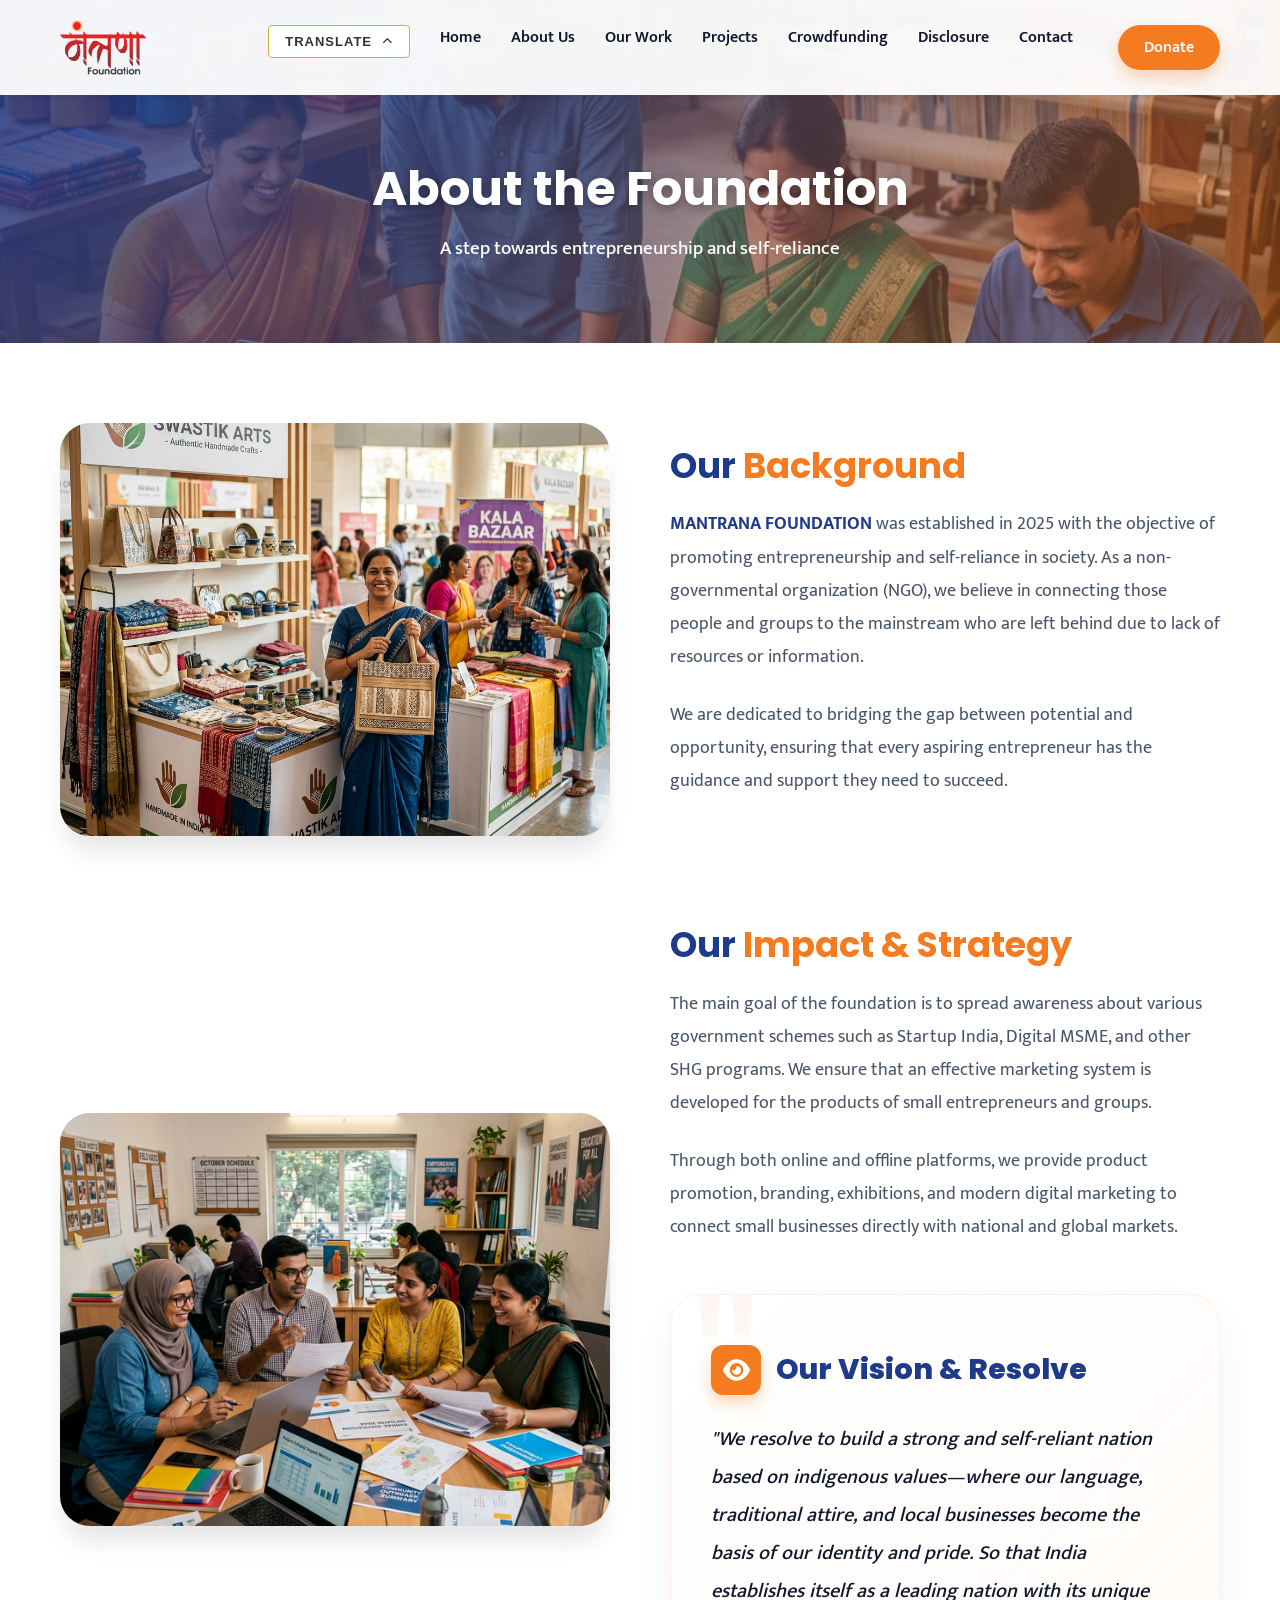
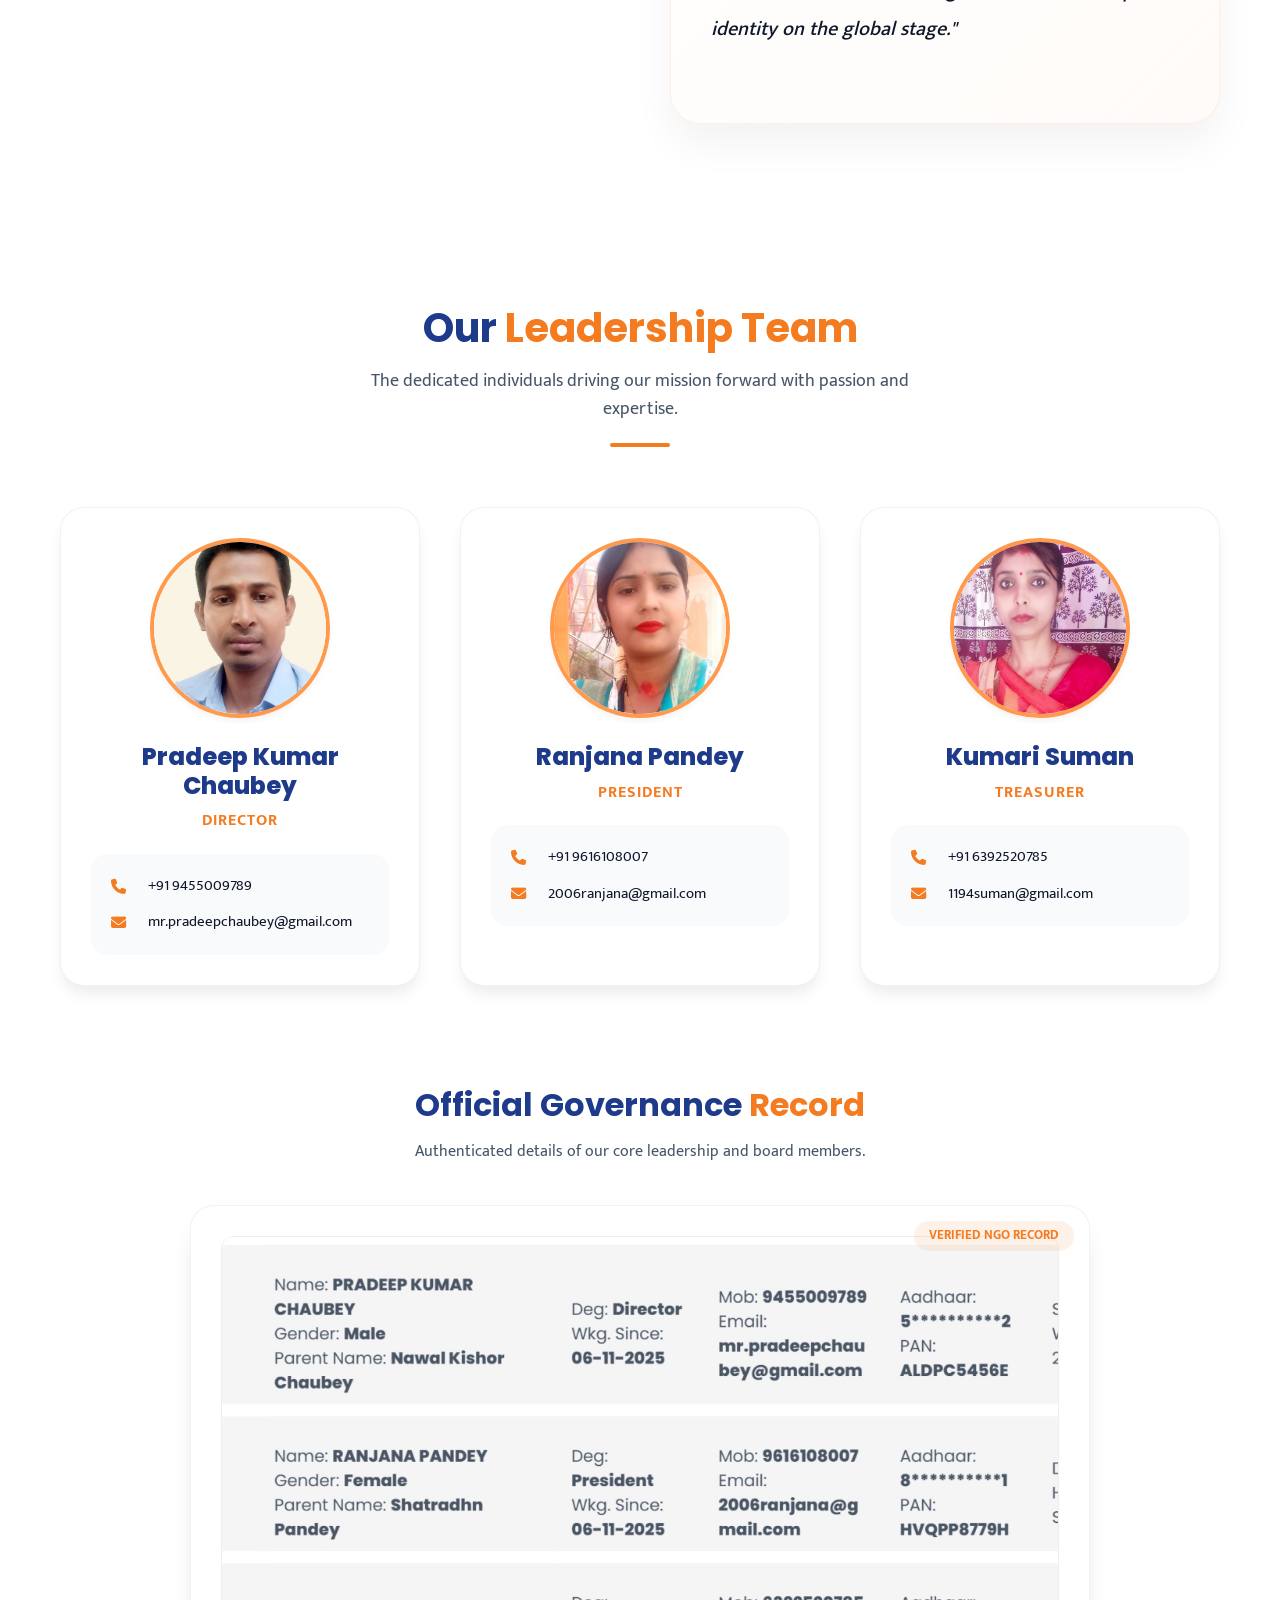
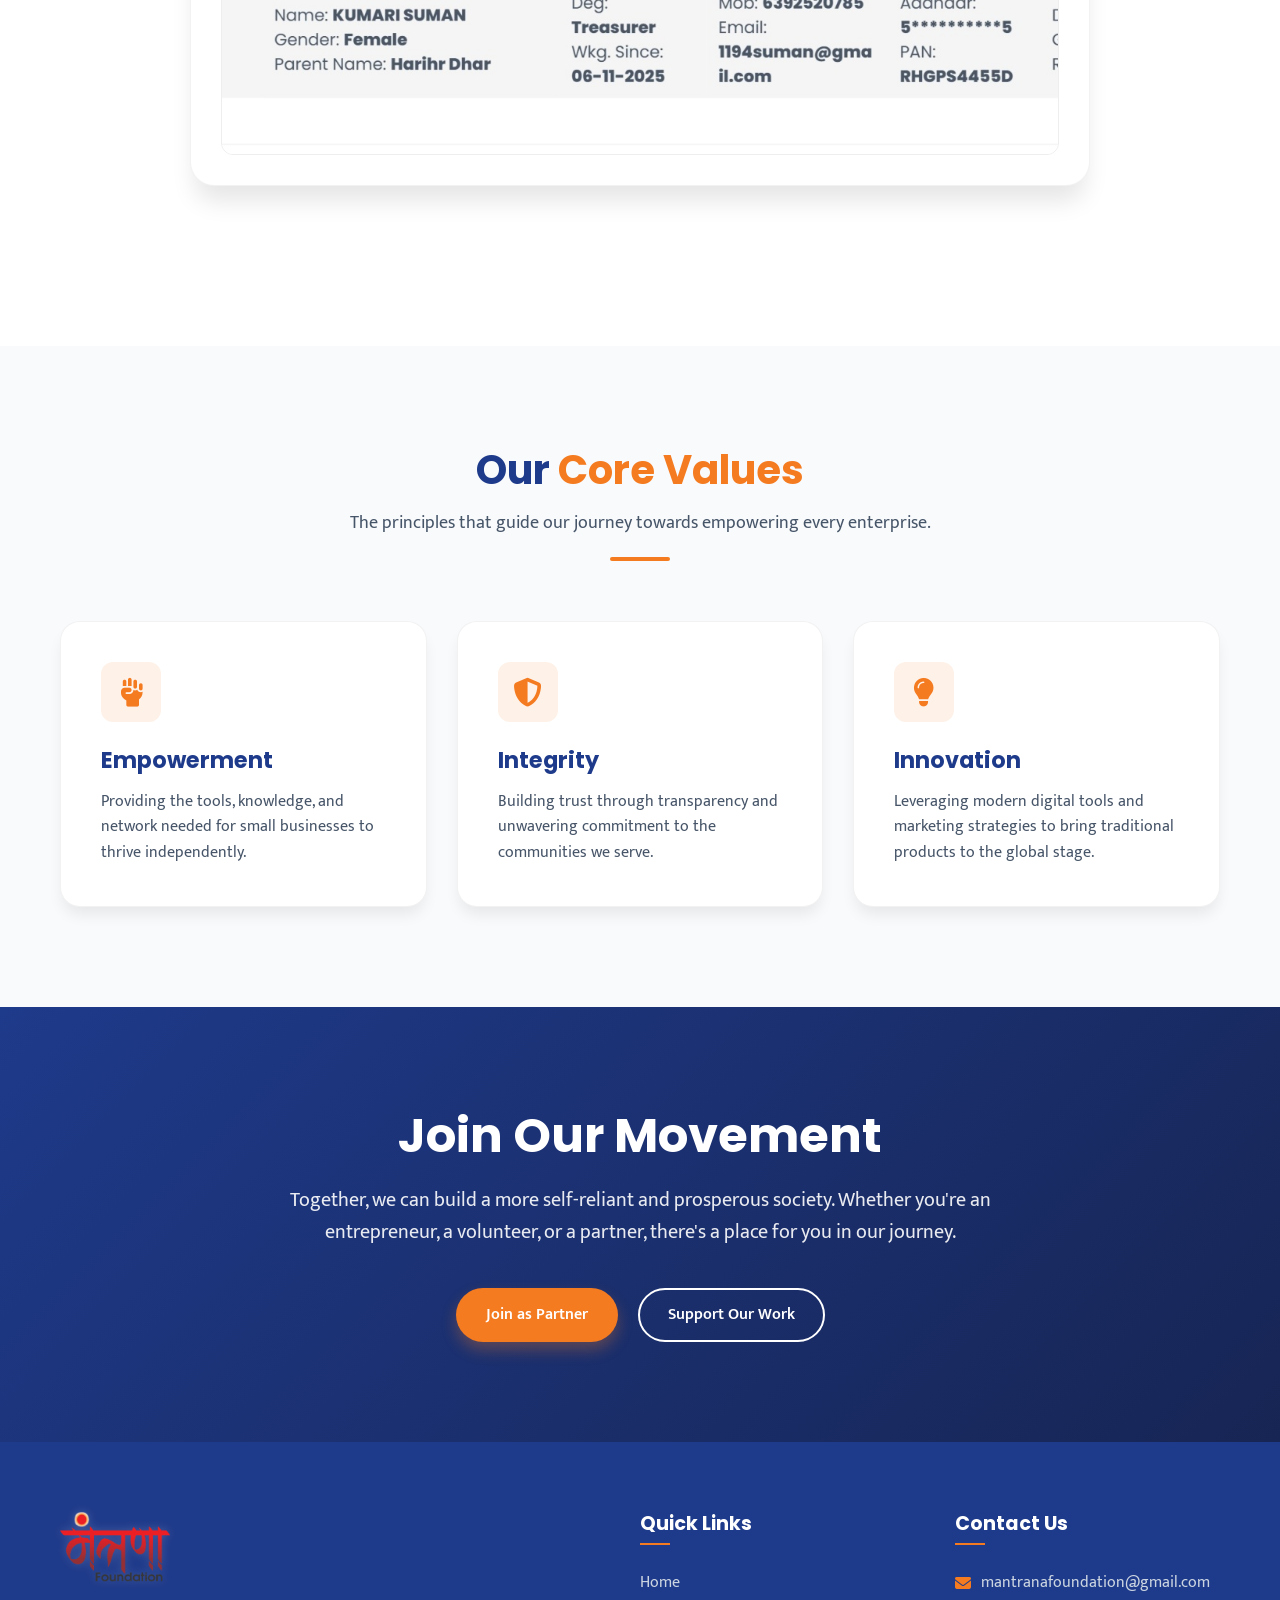
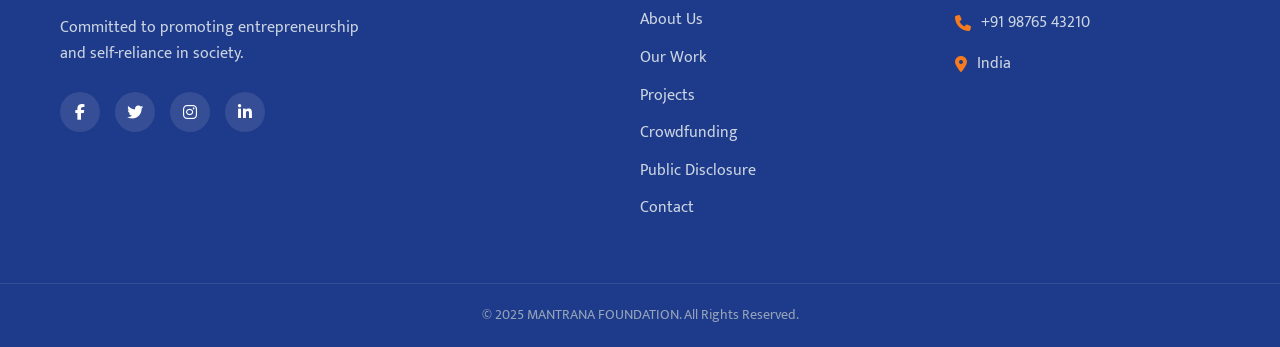
==== about.html @ 3f2767aa "update" ====
<!DOCTYPE html>
<html lang="en">

<head>
    <meta charset="UTF-8">
    <meta name="viewport" content="width=device-width, initial-scale=1.0">
    <title>About Us | MANTRANA FOUNDATION</title>
    <link
        href="https://fonts.googleapis.com/css2?family=Mukta:wght@300;400;500;600;700&family=Poppins:wght@400;500;600;700&display=swap"
        rel="stylesheet">
    <link rel="stylesheet" href="https://cdnjs.cloudflare.com/ajax/libs/font-awesome/6.4.0/css/all.min.css">
    <link rel="stylesheet" href="styles.css">
    <style>
        .page-header {
            padding: 160px 0 80px;
            background: linear-gradient(135deg, #1E3A8A, #3B82F6);
            color: white;
            text-align: center;
        }

        .page-header h1 {
            color: white;
            font-size: 3rem;
            margin-bottom: 15px;
        }

        .page-header p {
            font-size: 1.2rem;
            opacity: 0.9;
        }

        .about-section {
            padding: 80px 0;
        }

        .about-grid {
            display: grid;
            grid-template-columns: 1fr 1fr;
            gap: 60px;
            align-items: center;
        }

        .about-content {
            font-size: 1.15rem;
            color: var(--text-muted);
            line-height: 1.8;
        }

        .about-content p {
            margin-bottom: 25px;
        }

        .about-content strong {
            color: var(--secondary);
        }

        .about-image-container {
            width: 100%;
        }

        .about-real-image {
            width: 100%;
            height: auto;
            border-radius: 20px;
            box-shadow: var(--shadow-lg);
            object-fit: cover;
            aspect-ratio: 4/3;
        }

        @media (max-width: 992px) {
            .about-grid {
                grid-template-columns: 1fr;
            }

            .about-image-container {
                order: -1;
            }
        }

        .navbar {
            background: rgba(255, 255, 255, 0.95);
            box-shadow: var(--shadow-sm);
        }
    </style>
</head>

<body>
    <nav class="navbar scrolled">
        <div class="container nav-container">
            <a href="index.html" class="logo">
                <img src="assets/Mantarna_Foundation_4.jpg-removebg-preview.png" alt="MANTRANA FOUNDATION Logo"
                    class="logo-img">
            </a>
            <div class="nav-links">
                <div class="premium-translate" id="premiumTranslate">
                    <button class="translate-btn" id="translateBtn">
                        TRANSLATE <i class="fas fa-chevron-up"></i>
                    </button>
                    <div class="translate-dropdown" id="translateDropdown">
                        <div class="translate-header">
                            <h3>Select Language</h3>
                            <p>INSTANT PAGE TRANSLATION</p>
                        </div>
                        <div class="translate-list" id="languageList">
                            <div class="translate-item active" data-lang="en">
                                <span class="dot"></span> English
                            </div>
                            <div class="translate-item" data-lang="as">
                                <span class="dot"></span> Assamese
                            </div>
                            <div class="translate-item" data-lang="hi">
                                <span class="dot"></span> Awadhi
                            </div>
                            <div class="translate-item" data-lang="hi">
                                <span class="dot"></span> Bodo
                            </div>
                            <div class="translate-item" data-lang="bn">
                                <span class="dot"></span> Bengali
                            </div>
                            <div class="translate-item" data-lang="hi">
                                <span class="dot"></span> Bhojpuri
                            </div>
                            <div class="translate-item" data-lang="hi">
                                <span class="dot"></span> Hindi
                            </div>
                        </div>
                    </div>
                </div>
                <div id="google_translate_element"></div>
                <a href="index.html" class="nav-link">Home</a>
                <a href="about.html" class="nav-link active">About Us</a>
                <a href="services.html" class="nav-link">Our Work</a>
                <a href="projects.html" class="nav-link">Projects</a>
                <a href="crowdfund.html" class="nav-link">Crowdfunding</a>
                <a href="disclosure.html" class="nav-link">Disclosure</a>
                <a href="contact.html" class="nav-link">Contact</a>
                <a href="donate.html" class="btn btn-primary nav-donate-btn">Donate</a>
            </div>
            <button class="menu-btn" aria-label="Toggle menu"><i class="fas fa-bars"></i></button>
        </div>
    </nav>

    <header class="page-header"
        style="background: url('assets/about_hero.png') center/cover no-repeat; position: relative;">
        <div
            style="position: absolute; top: 0; left: 0; width: 100%; height: 100%; background: linear-gradient(135deg, rgba(30, 58, 138, 0.9), rgba(244, 123, 32, 0.4));">
        </div>
        <div class="container" style="position: relative; z-index: 2;">
            <h1 style="color: white; text-shadow: 0 4px 10px rgba(0,0,0,0.3);">About the Foundation</h1>
            <p style="color: white; opacity: 1; font-weight: 500;">A step towards entrepreneurship and self-reliance</p>
        </div>
    </header>

    <!-- Stats Section -->
    <section class="stats-section" style="display: none;">
        <div class="container stats-grid">
            <div class="stat-item">
                <h3>500+</h3>
                <p>Entrepreneurs Supported</p>
            </div>
            <div class="stat-item">
                <h3>20+</h3>
                <p>Govt Schemes Promoted</p>
            </div>
            <div class="stat-item">
                <h3>50+</h3>
                <p>SHG Groups Connected</p>
            </div>
            <div class="stat-item">
                <h3>15+</h3>
                <p>Exhibitions Organized</p>
            </div>
        </div>
    </section>

    <!-- Story section upgraded to Alternating Layout -->
    <section class="about-section">
        <div class="container" style="display: flex; flex-direction: column; gap: 80px;">
            
            <!-- Division 1 -->
            <div class="about-grid" style="align-items: center;">
                <div class="about-image-container">
                    <img src="assets/entrepreneurship_support.png" alt="Empowerment" class="about-real-image" style="width: 100%; border-radius: 30px; box-shadow: var(--shadow-lg);">
                </div>
                <div class="about-content">
                    <h2 style="color: var(--secondary); margin-bottom: 20px; font-size: 2.2rem;">Our <span class="text-primary">Background</span></h2>
                    <p><strong>MANTRANA FOUNDATION</strong> was established in 2025 with the objective of promoting entrepreneurship and self-reliance in society. As a non-governmental organization (NGO), we believe in connecting those people and groups to the mainstream who are left behind due to lack of resources or information.</p>
                    <p>We are dedicated to bridging the gap between potential and opportunity, ensuring that every aspiring entrepreneur has the guidance and support they need to succeed.</p>
                </div>
            </div>

            <!-- Division 2 -->
            <div class="about-grid" style="align-items: center;">
                <div class="about-content" style="order: 2;">
                    <h2 style="color: var(--secondary); margin-bottom: 20px; font-size: 2.2rem;">Our <span class="text-primary">Impact & Strategy</span></h2>
                    <p>The main goal of the foundation is to spread awareness about various government schemes such as Startup India, Digital MSME, and other SHG programs. We ensure that an effective marketing system is developed for the products of small entrepreneurs and groups.</p>
                    <p>Through both online and offline platforms, we provide product promotion, branding, exhibitions, and modern digital marketing to connect small businesses directly with national and global markets.</p>
                    
                    <div class="vision-card">
                        <div class="vision-header">
                            <div class="vision-icon-wrapper">
                                <i class="fas fa-eye"></i>
                            </div>
                            <h3 class="vision-title">Our Vision & Resolve</h3>
                        </div>
                        <p class="vision-text">
                            "We resolve to build a strong and self-reliant nation based on indigenous values—where our language, traditional attire, and local businesses become the basis of our identity and pride. So that India establishes itself as a leading nation with its unique identity on the global stage."
                        </p>
                    </div>
                </div>
                <div class="about-image-container" style="order: 1;">
                    <img src="about-image.png" alt="Team Work" class="about-real-image" style="width: 100%; border-radius: 30px; box-shadow: var(--shadow-lg);">
                </div>
            </div>

        </div>
    </section>

    <!-- Our Team Section -->
    <section class="team-section">
        <div class="container">
            <div class="section-header text-center">
                <h2 class="section-title">Our <span>Leadership Team</span></h2>
                <p class="section-subtitle">The dedicated individuals driving our mission forward with passion and expertise.</p>
                <div class="section-divider"></div>
            </div>

            <div class="team-grid">
                <!-- Member 1: Director -->
                <div class="team-card">
                    <div class="team-img-wrapper">
                        <img src="assets/pradeep.jpeg" alt="Pradeep Kumar Chaubey">
                    </div>
                    <h3 class="team-name">Pradeep Kumar Chaubey</h3>
                    <span class="team-role">Director</span>
                    <div class="team-info">
                        <div class="team-info-item">
                            <i class="fas fa-phone"></i>
                            <span>+91 9455009789</span>
                        </div>
                        <div class="team-info-item">
                            <i class="fas fa-envelope"></i>
                            <span>mr.pradeepchaubey@gmail.com</span>
                        </div>
                    </div>
                </div>

                <!-- Member 2: President -->
                <div class="team-card">
                    <div class="team-img-wrapper">
                        <img src="assets/ranjana.jpeg" alt="Ranjana Pandey">
                    </div>
                    <h3 class="team-name">Ranjana Pandey</h3>
                    <span class="team-role">President</span>
                    <div class="team-info">
                        <div class="team-info-item">
                            <i class="fas fa-phone"></i>
                            <span>+91 9616108007</span>
                        </div>
                        <div class="team-info-item">
                            <i class="fas fa-envelope"></i>
                            <span>2006ranjana@gmail.com</span>
                        </div>
                    </div>
                </div>

                <!-- Member 3: Treasurer -->
                <div class="team-card">
                    <div class="team-img-wrapper">
                        <img src="assets/suman.jpeg" alt="Kumari Suman">
                    </div>
                    <h3 class="team-name">Kumari Suman</h3>
                    <span class="team-role">Treasurer</span>
                    <div class="team-info">
                        <div class="team-info-item">
                            <i class="fas fa-phone"></i>
                            <span>+91 6392520785</span>
                        </div>
                        <div class="team-info-item">
                            <i class="fas fa-envelope"></i>
                            <span>1194suman@gmail.com</span>
                        </div>
                    </div>
                </div>
            </div>

            <div class="team-details-img-section section-header text-center" style="margin-top: 100px;">
                <h3 style="color: var(--secondary); margin-bottom: 15px; font-size: 2rem;">Official Governance <span class="text-primary">Record</span></h3>
                <p style="color: var(--text-muted); margin-bottom: 40px;">Authenticated details of our core leadership and board members.</p>
                
                <div class="official-doc-container" style="max-width: 900px; margin: 0 auto; background: var(--white); padding: 30px; border-radius: 24px; box-shadow: var(--shadow-lg); border: 1px solid rgba(0,0,0,0.05); position: relative;">
                    <div style="position: absolute; top: 15px; right: 15px; background: rgba(244, 123, 32, 0.1); color: var(--primary); padding: 5px 15px; border-radius: 50px; font-size: 0.8rem; font-weight: 700; text-transform: uppercase;">
                        Verified NGO Record
                    </div>
                    <img src="assets/details.jpeg" alt="Official Team Details" style="width: 100%; height: auto; border-radius: 12px; display: block; border: 1px solid #eee;">
                </div>
            </div>
        </div>
    </section>

    <!-- Core Values Section -->
    <section class="values-section bg-light">
        <div class="container">
            <div class="section-header text-center">
                <h2 class="section-title">Our <span>Core Values</span></h2>
                <p class="section-subtitle">The principles that guide our journey towards empowering every enterprise.
                </p>
                <div class="section-divider"></div>
            </div>
            <div class="values-grid">
                <div class="value-card">
                    <div class="value-icon"><i class="fas fa-hand-fist"></i></div>
                    <h3>Empowerment</h3>
                    <p>Providing the tools, knowledge, and network needed for small businesses to thrive independently.
                    </p>
                </div>
                <div class="value-card">
                    <div class="value-icon"><i class="fas fa-shield-halved"></i></div>
                    <h3>Integrity</h3>
                    <p>Building trust through transparency and unwavering commitment to the communities we serve.</p>
                </div>
                <div class="value-card">
                    <div class="value-icon"><i class="fas fa-lightbulb"></i></div>
                    <h3>Innovation</h3>
                    <p>Leveraging modern digital tools and marketing strategies to bring traditional products to the
                        global stage.</p>
                </div>
            </div>
        </div>
    </section>

    <!-- CTA Section -->
    <section class="cta-section">
        <div class="container cta-content">
            <h2 class="cta-title">Join Our Movement</h2>
            <p class="cta-text">Together, we can build a more self-reliant and prosperous society. Whether you're an
                entrepreneur, a volunteer, or a partner, there's a place for you in our journey.</p>
            <div class="cta-actions">
                <a href="contact.html" class="btn btn-primary">Join as Partner</a>
                <a href="donate.html" class="btn btn-outline" style="border-color: white; color: white;">Support Our
                    Work</a>
            </div>
        </div>
    </section>

    <!-- Footer -->
    <footer class="footer">
        <div class="container footer-container">
            <div class="footer-brand">
                <a href="index.html" class="logo footer-logo">
                    <img src="assets/Mantarna_Foundation_4.jpg-removebg-preview.png" alt="MANTRANA FOUNDATION Logo"
                        class="logo-img">
                </a>
                <p class="footer-desc">Committed to promoting entrepreneurship and self-reliance in society.</p>
                <div class="social-links">
                    <a href="#" class="social-link"><i class="fab fa-facebook-f"></i></a>
                    <a href="#" class="social-link"><i class="fab fa-twitter"></i></a>
                    <a href="#" class="social-link"><i class="fab fa-instagram"></i></a>
                    <a href="#" class="social-link"><i class="fab fa-linkedin-in"></i></a>
                </div>
            </div>
            <div class="footer-links">
                <h4 class="footer-title">Quick Links</h4>
                <ul>
                    <li><a href="index.html">Home</a></li>
                    <li><a href="about.html">About Us</a></li>
                    <li><a href="services.html">Our Work</a></li>
                    <li><a href="projects.html">Projects</a></li>
                    <li><a href="crowdfund.html">Crowdfunding</a></li>
                    <li><a href="disclosure.html">Public Disclosure</a></li>
                    <li><a href="contact.html">Contact</a></li>
                </ul>
            </div>
            <div class="footer-contact">
                <h4 class="footer-title">Contact Us</h4>
                <ul>
                    <li><i class="fas fa-envelope"></i> mantranafoundation@gmail.com</li>
                    <li><i class="fas fa-phone"></i> +91 98765 43210</li>
                    <li><i class="fas fa-map-marker-alt"></i> India</li>
                </ul>
            </div>
        </div>
        <div class="footer-bottom">
            <p>&copy; 2025 MANTRANA FOUNDATION. All Rights Reserved.</p>
        </div>
    </footer>
    <script type="text/javascript">
        function googleTranslateElementInit() {
            new google.translate.TranslateElement({
                pageLanguage: 'en',
                includedLanguages: 'hi,bn,te,mr,ta,ur,gu,kn,or,ml,pa,as,en',
                layout: google.translate.TranslateElement.InlineLayout.SIMPLE
            }, 'google_translate_element');
        }
    </script>
    <script type="text/javascript"
        src="https://translate.google.com/translate_a/element.js?cb=googleTranslateElementInit"></script>
    <script src="script.js"></script>
</body>

</html>
---- styles.css ----
/* --- Base & Variables --- */
:root {
    --primary: #F47B20;
    /* Vibrant Saffron */
    --primary-light: #FF9A4D;
    --primary-dark: #cc5c0c;
    --secondary: #1E3A8A;
    /* Deep Royal Blue */
    --secondary-light: #3B82F6;
    --text-dark: #0F172A;
    --text-muted: #475569;
    --bg-light: #F8FAFC;
    --white: #FFFFFF;
    --transition: all 0.3s cubic-bezier(0.25, 0.8, 0.25, 1);
    --shadow-sm: 0 4px 6px -1px rgba(0, 0, 0, 0.05);
    --shadow-md: 0 10px 15px -3px rgba(0, 0, 0, 0.08);
    --shadow-lg: 0 20px 25px -5px rgba(0, 0, 0, 0.1);
}

* {
    margin: 0;
    padding: 0;
    box-sizing: border-box;
}

html {
    scroll-behavior: smooth;
}

body {
    font-family: 'Mukta', 'Poppins', sans-serif;
    color: var(--text-dark);
    background-color: var(--white);
    line-height: 1.6;
    overflow-x: hidden;
}

a {
    text-decoration: none;
    color: inherit;
}

ul {
    list-style: none;
}

.container {
    max-width: 1200px;
    margin: 0 auto;
    padding: 0 20px;
}

.text-center {
    text-align: center;
}

.section {
    padding: 80px 0;
}

.bg-light {
    background-color: var(--bg-light);
}

/* --- Utilities & Typography --- */
h1,
h2,
h3,
h4,
h5,
h6 {
    font-family: 'Poppins', 'Mukta', sans-serif;
    font-weight: 700;
    line-height: 1.2;
}

.btn {
    display: inline-block;
    padding: 12px 28px;
    border-radius: 50px;
    font-weight: 600;
    font-size: 1rem;
    cursor: pointer;
    transition: var(--transition);
    border: 2px solid transparent;
}

.btn-primary {
    background-color: var(--primary);
    color: var(--white);
    box-shadow: 0 8px 15px rgba(244, 123, 32, 0.3);
}

.btn-primary:hover {
    background-color: var(--primary-dark);
    transform: translateY(-2px);
    box-shadow: 0 12px 20px rgba(244, 123, 32, 0.4);
}

.btn-outline {
    background-color: transparent;
    border-color: var(--secondary);
    color: var(--secondary);
}

.btn-outline:hover {
    background-color: var(--secondary);
    color: var(--white);
    transform: translateY(-2px);
}

.text-primary {
    color: var(--primary);
}

.text-secondary {
    color: var(--secondary);
}

.text-xl {
    font-size: 1.2rem;
}

/* --- Navbar --- */
.navbar {
    position: fixed;
    top: 0;
    left: 0;
    width: 100%;
    padding: 20px 0;
    z-index: 1000;
    transition: var(--transition);
    background: transparent;
}

.navbar.scrolled {
    background: rgba(255, 255, 255, 0.95);
    backdrop-filter: blur(10px);
    padding: 15px 0;
    box-shadow: var(--shadow-sm);
}

.nav-container {
    display: flex;
    justify-content: space-between;
    align-items: center;
}

.logo {
    display: flex;
    align-items: center;
    gap: 10px;
    transition: var(--transition);
}

.logo-img {
    height: 55px; /* Optimal height for navbar */
    width: auto;
    object-fit: contain;
    transition: var(--transition);
}

.logo:hover .logo-img {
    transform: scale(1.05);
}

.nav-links {
    display: flex;
    gap: 30px;
}

.nav-link {
    font-weight: 600;
    color: var(--text-dark);
    position: relative;
    padding-bottom: 5px;
}

.nav-donate-btn {
    padding: 8px 24px !important;
    margin-left: 15px;
}

.nav-link::after {
    content: '';
    position: absolute;
    bottom: 0;
    left: 0;
    width: 0;
    height: 2px;
    background-color: var(--primary);
    transition: var(--transition);
}

.nav-link:hover::after {
    width: 100%;
}

.navbar.scrolled .logo,
.navbar.scrolled .nav-link {
    color: var(--text-dark);
}

.menu-btn {
    display: none;
    font-size: 1.5rem;
    background: none;
    border: none;
    color: var(--text-dark);
    cursor: pointer;
}

/* --- Hero Section --- */
.hero {
    position: relative;
    padding: 160px 0 100px;
    min-height: 100vh;
    display: flex;
    align-items: center;
    background: linear-gradient(135deg, #F8FAFC 0%, #E2E8F0 100%);
    overflow: hidden;
}

.hero-shapes .shape {
    position: absolute;
    border-radius: 50%;
    filter: blur(60px);
    z-index: 0;
    opacity: 0.6;
}

.shape-1 {
    top: -10%;
    left: -10%;
    width: 400px;
    height: 400px;
    background: var(--primary-light);
}

.shape-2 {
    bottom: 10%;
    right: -5%;
    width: 350px;
    height: 350px;
    background: var(--secondary-light);
    opacity: 0.4;
}

.hero-container {
    position: relative;
    z-index: 1;
    display: grid;
    grid-template-columns: 1fr 1fr;
    gap: 50px;
    align-items: center;
}

.badge {
    display: inline-block;
    padding: 6px 16px;
    background: rgba(30, 58, 138, 0.1);
    color: var(--secondary);
    border-radius: 50px;
    font-weight: 600;
    font-size: 0.9rem;
    margin-bottom: 20px;
    border: 1px solid rgba(30, 58, 138, 0.2);
}

.hero-title {
    font-size: 3.5rem;
    color: var(--text-dark);
    margin-bottom: 20px;
}

.hero-title span {
    color: var(--primary);
}

.hero-subtitle {
    font-size: 1.15rem;
    color: var(--text-muted);
    margin-bottom: 30px;
    max-width: 90%;
}

.hero-actions {
    display: flex;
    gap: 15px;
}

.hero-actions .btn i {
    margin-left: 8px;
}

.hero-image {
    position: relative;
}

.hero-img-wrapper {
    position: relative;
    width: 100%;
    height: 450px;
    display: flex;
    justify-content: center;
    align-items: center;
}

.hero-img-container {
    position: relative;
    width: 100%;
    max-width: 500px;
    margin: 0 auto;
}

.hero-real-image {
    width: 100%;
    height: auto;
    border-radius: 20px;
    box-shadow: var(--shadow-lg);
    display: block;
    object-fit: cover;
    aspect-ratio: 4/5;
}

.image-overlay-card {
    position: absolute;
    animation: pulseFloat 5s ease-in-out infinite;
    z-index: 2;
}

@keyframes float {

    0%,
    100% {
        transform: rotate(45deg) translateY(0);
    }

    50% {
        transform: rotate(45deg) translateY(-15px);
    }
}

.glass-card {
    background: rgba(255, 255, 255, 0.85);
    backdrop-filter: blur(12px);
    border: 1px solid rgba(255, 255, 255, 0.5);
    padding: 15px 20px;
    border-radius: 12px;
    box-shadow: var(--shadow-md);
    display: flex;
    align-items: center;
    gap: 12px;
    font-weight: 600;
}

.floating-card {
    position: absolute;
    animation: pulseFloat 5s ease-in-out infinite;
}

.floating-card i {
    font-size: 1.5rem;
}

.top-right {
    top: 20px;
    right: 0;
    animation-delay: 1s;
}

.bottom-left {
    bottom: 30px;
    left: 0;
    animation-delay: 2s;
}

@keyframes pulseFloat {

    0%,
    100% {
        transform: translateY(0);
    }

    50% {
        transform: translateY(-10px);
    }
}

/* --- Section Headers --- */
.section-header {
    margin-bottom: 60px;
}

.section-title {
    font-size: 2.5rem;
    color: var(--secondary);
    margin-bottom: 15px;
}

.section-title span {
    color: var(--primary);
}

.section-subtitle {
    font-size: 1.1rem;
    color: var(--text-muted);
    max-width: 600px;
    margin: 0 auto;
}

.section-divider {
    height: 4px;
    width: 60px;
    background: var(--primary);
    margin: 20px auto 0;
    border-radius: 2px;
}

/* --- Mission Section --- */
.mission-grid {
    display: grid;
    grid-template-columns: 1fr 1fr;
    gap: 60px;
    align-items: center;
}

.mission-image-container {
    position: relative;
    width: 100%;
}

.mission-real-image {
    width: 100%;
    height: auto;
    border-radius: 24px;
    box-shadow: var(--shadow-lg);
    object-fit: cover;
    aspect-ratio: 4/3;
    display: block;
}

.mission-highlight-card {
    position: absolute;
    bottom: -20px;
    right: -20px;
    max-width: 250px;
    z-index: 2;
    background: rgba(255, 255, 255, 0.9);
}





.mission-text {
    margin-bottom: 30px;
    color: var(--text-muted);
}

.mission-list li {
    display: flex;
    gap: 20px;
    margin-bottom: 25px;
    background: var(--white);
    padding: 20px;
    border-radius: 12px;
    box-shadow: var(--shadow-sm);
    transition: var(--transition);
    border-left: 4px solid transparent;
}

.mission-list li:hover {
    transform: translateX(10px);
    border-left-color: var(--primary);
    box-shadow: var(--shadow-md);
}

.list-icon {
    width: 40px;
    height: 40px;
    background: rgba(244, 123, 32, 0.1);
    color: var(--primary);
    border-radius: 50%;
    display: flex;
    justify-content: center;
    align-items: center;
    flex-shrink: 0;
}

.list-text strong {
    display: block;
    font-size: 1.1rem;
    margin-bottom: 5px;
    color: var(--secondary);
}

.list-text span {
    color: var(--text-muted);
    font-size: 0.95rem;
}

/* --- Services Section --- */
.services-grid {
    display: grid;
    grid-template-columns: repeat(auto-fit, minmax(250px, 1fr));
    gap: 30px;
}

.service-card {
    background: var(--white);
    padding: 40px 30px;
    border-radius: 16px;
    text-align: center;
    box-shadow: var(--shadow-md);
    transition: var(--transition);
    border-bottom: 4px solid transparent;
}

.service-card:hover {
    transform: translateY(-10px);
    box-shadow: var(--shadow-lg);
    border-bottom-color: var(--primary);
}

.service-icon {
    width: 80px;
    height: 80px;
    border-radius: 20px;
    display: flex;
    justify-content: center;
    align-items: center;
    margin: 0 auto 25px;
    font-size: 2rem;
    transition: var(--transition);
}

.wrapper-1 {
    background: rgba(244, 123, 32, 0.1);
    color: #F47B20;
}

.wrapper-2 {
    background: rgba(59, 130, 246, 0.1);
    color: #3B82F6;
}

.wrapper-3 {
    background: rgba(16, 185, 129, 0.1);
    color: #10B981;
}

.wrapper-4 {
    background: rgba(139, 92, 246, 0.1);
    color: #8B5CF6;
}

.service-card:hover .service-icon {
    transform: scale(1.1) rotate(5deg);
}

.service-title {
    font-size: 1.4rem;
    margin-bottom: 15px;
    color: var(--secondary);
}

.service-desc {
    color: var(--text-muted);
}

/* --- WhatsApp QR Section --- */
.qr-community {
    padding: 80px 0;
    background: linear-gradient(135deg, #ecfdf5 0%, #f8fafc 100%);
}

.qr-community-card {
    display: grid;
    grid-template-columns: 1.2fr 0.8fr;
    gap: 36px;
    align-items: start;
    background: var(--white);
    border-radius: 28px;
    padding: 36px;
    box-shadow: var(--shadow-lg);
}

.qr-community-copy .badge {
    background: rgba(34, 197, 94, 0.12);
    color: #15803D;
    border-color: rgba(34, 197, 94, 0.18);
}

.qr-community-title {
    font-size: 2.3rem;
    color: var(--secondary);
    margin-bottom: 16px;
}

.qr-community-text {
    color: var(--text-muted);
    font-size: 1.05rem;
    margin-bottom: 22px;
    max-width: 560px;
}

.qr-community-points {
    display: grid;
    gap: 14px;
    margin-bottom: 28px;
}

.qr-community-points li {
    display: flex;
    align-items: center;
    gap: 12px;
    color: var(--text-dark);
    font-weight: 600;
}

.qr-community-points i {
    width: 36px;
    height: 36px;
    border-radius: 50%;
    display: flex;
    align-items: center;
    justify-content: center;
    background: rgba(34, 197, 94, 0.12);
    color: #16A34A;
    flex-shrink: 0;
}

.qr-community-actions {
    display: flex;
    gap: 14px;
    flex-wrap: wrap;
}

.qr-preview {
    background: #ffffff;
    border: 1px solid #E2E8F0;
    border-radius: 28px;
    padding: 12px;
    text-align: center;
    width: 100%;
    max-width: 380px;
    justify-self: center;
    align-self: start;
    box-shadow: var(--shadow-md);
}

.qr-preview img {
    width: 100%;
    max-width: none;
    height: auto;
    border-radius: 20px;
    display: block;
    margin: 0 auto 12px;
}

.qr-preview-label {
    color: var(--text-muted);
    font-size: 0.9rem;
    font-weight: 600;
}

/* --- Footer --- */
.footer {
    background-color: var(--secondary);
    color: var(--white);
    padding: 70px 0 20px;
}

.footer-container {
    display: grid;
    grid-template-columns: 2fr 1fr 1fr;
    gap: 50px;
    margin-bottom: 50px;
}

.footer-logo {
    margin-bottom: 25px;
    display: inline-block;
}

.footer-logo .logo-img {
    height: 70px; /* Slightly larger for footer */
    filter: drop-shadow(0 0 5px rgba(255, 255, 255, 0.2));
}

.footer-desc {
    color: #CBD5E1;
    margin-bottom: 25px;
    max-width: 300px;
}

.social-links {
    display: flex;
    gap: 15px;
}

.social-link {
    width: 40px;
    height: 40px;
    background: rgba(255, 255, 255, 0.1);
    display: flex;
    justify-content: center;
    align-items: center;
    border-radius: 50%;
    color: var(--white);
    transition: var(--transition);
}

.social-link:hover {
    background: var(--primary);
    transform: translateY(-3px);
}

.footer-title {
    font-size: 1.2rem;
    margin-bottom: 25px;
    position: relative;
    padding-bottom: 10px;
}

.footer-title::after {
    content: '';
    position: absolute;
    bottom: 0;
    left: 0;
    width: 30px;
    height: 2px;
    background: var(--primary);
}

.footer-links ul li {
    margin-bottom: 12px;
}

.footer-links ul li a {
    color: #CBD5E1;
    transition: var(--transition);
}

.footer-links ul li a:hover {
    color: var(--primary);
    padding-left: 5px;
}

.footer-contact ul li {
    margin-bottom: 15px;
    display: flex;
    align-items: center;
    gap: 10px;
    color: #CBD5E1;
}

.footer-contact ul li i {
    color: var(--primary);
}

.footer-bottom {
    text-align: center;
    padding-top: 20px;
    border-top: 1px solid rgba(255, 255, 255, 0.1);
    color: #94A3B8;
    font-size: 0.9rem;
}

/* --- Page Hero (Inner Pages) --- */
.page-hero {
    position: relative;
    padding: 160px 0 80px;
    background: linear-gradient(135deg, #0F172A 0%, #1E3A8A 60%, #3B82F6 100%);
    overflow: hidden;
    text-align: center;
}

.page-hero-shapes .shape {
    position: absolute;
    border-radius: 50%;
    filter: blur(80px);
    opacity: 0.3;
}

.page-hero .shape-1 {
    top: -20%;
    left: -10%;
    width: 400px;
    height: 400px;
    background: var(--primary);
}

.page-hero .shape-2 {
    bottom: -10%;
    right: -5%;
    width: 350px;
    height: 350px;
    background: var(--secondary-light);
}

.page-hero-content {
    position: relative;
    z-index: 1;
}

.page-hero .badge {
    background: rgba(244, 123, 32, 0.2);
    color: var(--primary-light);
    border-color: rgba(244, 123, 32, 0.3);
}

.page-hero-title {
    font-size: 3rem;
    color: var(--white);
    margin-bottom: 20px;
}

.page-hero-title span {
    color: var(--primary);
}

.page-hero-subtitle {
    font-size: 1.15rem;
    color: #CBD5E1;
    max-width: 650px;
    margin: 0 auto;
}

/* --- Disclosure Section --- */
.disclosure-section {
    padding: 80px 0;
}

.documents-grid {
    display: flex;
    flex-direction: column;
    gap: 20px;
    max-width: 800px;
    margin: 0 auto;
}

.document-card {
    background: var(--white);
    border-radius: 16px;
    padding: 28px;
    box-shadow: var(--shadow-sm);
    display: flex;
    align-items: center;
    gap: 20px;
    transition: var(--transition);
    border: 1px solid rgba(0, 0, 0, 0.04);
    position: relative;
    overflow: hidden;
}

.document-card::before {
    content: '';
    position: absolute;
    top: 0;
    left: 0;
    width: 4px;
    height: 100%;
    background: var(--primary);
    transform: scaleY(0);
    transition: var(--transition);
    border-radius: 4px 0 0 4px;
}

.document-card:hover {
    transform: translateY(-4px);
    box-shadow: var(--shadow-lg);
}

.document-card:hover::before {
    transform: scaleY(1);
}

.document-icon {
    width: 56px;
    height: 56px;
    border-radius: 14px;
    background: linear-gradient(135deg, #FEE2E2, #FECACA);
    color: #DC2626;
    display: flex;
    justify-content: center;
    align-items: center;
    font-size: 1.5rem;
    flex-shrink: 0;
}

.document-info {
    flex: 1;
    min-width: 0;
}

.document-title {
    font-size: 1.05rem;
    font-weight: 700;
    color: var(--text-dark);
    margin-bottom: 4px;
    white-space: nowrap;
    overflow: hidden;
    text-overflow: ellipsis;
}

.document-desc {
    font-size: 0.85rem;
    color: var(--text-muted);
    line-height: 1.4;
}

.document-actions {
    display: flex;
    gap: 8px;
    flex-shrink: 0;
}

.doc-btn {
    display: inline-flex;
    align-items: center;
    gap: 6px;
    padding: 8px 16px;
    border-radius: 8px;
    font-size: 0.85rem;
    font-weight: 600;
    transition: var(--transition);
    cursor: pointer;
    text-decoration: none;
}

.doc-btn-view {
    background: rgba(30, 58, 138, 0.08);
    color: var(--secondary);
}

.doc-btn-view:hover {
    background: var(--secondary);
    color: var(--white);
    transform: translateY(-1px);
}

.doc-btn-download {
    background: rgba(244, 123, 32, 0.1);
    color: var(--primary);
    padding: 8px 12px;
}

.doc-btn-download:hover {
    background: var(--primary);
    color: var(--white);
    transform: translateY(-1px);
}

/* --- Images Gallery --- */
.images-grid {
    display: grid;
    grid-template-columns: repeat(auto-fit, minmax(300px, 1fr));
    gap: 30px;
    max-width: 800px;
    margin: 0 auto;
}

.image-card {
    border-radius: 16px;
    overflow: hidden;
    box-shadow: var(--shadow-md);
    transition: var(--transition);
    background: var(--white);
}

.image-card:hover {
    transform: translateY(-6px);
    box-shadow: var(--shadow-lg);
}

.image-card-inner {
    overflow: hidden;
    aspect-ratio: 4/3;
}

.image-card-inner img {
    width: 100%;
    height: 100%;
    object-fit: cover;
    transition: transform 0.5s ease;
}

.image-card:hover .image-card-inner img {
    transform: scale(1.05);
}

.image-card-footer {
    padding: 16px 20px;
    display: flex;
    justify-content: space-between;
    align-items: center;
    border-top: 1px solid rgba(0, 0, 0, 0.05);
}

.image-card-footer span {
    font-weight: 600;
    color: var(--text-muted);
    font-size: 0.9rem;
}

.image-card-footer span i {
    color: var(--primary);
    margin-right: 8px;
}

/* --- Responsive Design --- */
@media (max-width: 992px) {

    .hero-container,
    .mission-grid {
        grid-template-columns: 1fr;
        gap: 40px;
    }

    .hero-title {
        font-size: 2.8rem;
    }

    .hero-content {
        text-align: center;
        order: 2;
    }

    .hero-actions {
        justify-content: center;
    }

    .hero-subtitle {
        margin: 0 auto 30px;
    }

    .hero-image {
        order: 1;
    }

    .footer-container {
        grid-template-columns: 1fr;
        text-align: center;
        gap: 30px;
    }

    .footer-desc {
        margin: 0 auto 25px;
    }

    .social-links {
        justify-content: center;
    }

    .footer-title::after {
        left: 50%;
        transform: translateX(-50%);
    }

    .footer-contact ul li {
        justify-content: center;
    }

    .page-hero-title {
        font-size: 2.2rem;
    }

    .documents-grid {
        grid-template-columns: 1fr;
    }

    .document-card {
        flex-wrap: wrap;
    }

    .document-actions {
        width: 100%;
        justify-content: flex-end;
    }

    .images-grid {
        grid-template-columns: 1fr;
    }

    .qr-community-card {
        grid-template-columns: 1fr;
    }
}

@media (max-width: 768px) {
    .menu-btn {
        display: block;
    }

    .nav-links {
        position: fixed;
        top: 80px;
        left: -100%;
        width: 100%;
        background: var(--white);
        flex-direction: column;
        align-items: center;
        padding: 30px 0;
        box-shadow: var(--shadow-md);
        transition: var(--transition);
    }

    .nav-links.active {
        left: 0;
    }

    .nav-donate-btn {
        margin-left: 0;
        margin-top: 15px;
    }

    .lang-selector {
        margin-left: 0;
        margin-top: 15px;
        justify-content: center;
    }
}

/* --- Language Selector --- */
.lang-selector {
    display: flex;
    align-items: center;
    gap: 8px;
    margin-right: 15px;
    background: var(--white); 
    border: 1px solid #E2E8F0;
    border-radius: 50px;
    padding: 4px 12px 4px 16px;
    box-shadow: var(--shadow-sm);
    transition: var(--transition);
}

.lang-selector:hover {
    border-color: var(--primary);
    box-shadow: 0 4px 12px rgba(244, 123, 32, 0.15);
}

.lang-label {
    font-weight: 600;
    font-size: 0.95rem;
    color: var(--secondary);
    display: flex;
    align-items: center;
    gap: 8px;
    white-space: nowrap;
}

.lang-label i {
    color: var(--primary);
    font-size: 1.2rem;
}

.goog-te-banner-frame.skiptranslate, .goog-te-gadget-icon {
    display: none !important;
}

body {
    top: 0px !important;
}

.goog-te-gadget {
    font-family: 'Poppins', sans-serif !important;
    color: transparent !important;
    font-size: 0 !important;
    display: flex;
    align-items: center;
}

.goog-te-gadget .goog-te-combo {
    margin: 0 0 0 12px;
    padding: 6px 24px 6px 12px;
    border: none;
    border-left: 1px solid #E2E8F0;
    border-radius: 0;
    background-color: transparent;
    color: var(--text-dark);
    font-weight: 500;
    cursor: pointer;
    outline: none;
    font-family: 'Poppins', sans-serif;
    font-size: 0.9rem;
    appearance: none;
    -webkit-appearance: none;
    background-image: url("data:image/svg+xml;charset=UTF-8,%3csvg xmlns='http://www.w3.org/2000/svg' viewBox='0 0 24 24' fill='none' stroke='%2364748B' stroke-width='2' stroke-linecap='round' stroke-linejoin='round'%3e%3cpolyline points='6 9 12 15 18 9'%3e%3c/polyline%3e%3c/svg%3e");
    background-repeat: no-repeat;
    background-position: right 4px center;
    background-size: 1em;
    transition: var(--transition);
}

.goog-te-gadget .goog-te-combo:hover, .goog-te-gadget .goog-te-combo:focus {
    color: var(--primary);
}

#goog-gt-tt, .goog-te-balloon-frame {
    display: none !important;
}

.goog-text-highlight {
    background-color: transparent !important;
    box-shadow: none !important;
}

/* Clean up Google Translate Simple Layout Button */
.goog-te-gadget-simple {
    background-color: transparent !important;
    border: none !important;
    display: flex;
    align-items: center;
}

.goog-te-gadget-simple .goog-te-menu-value {
    display: flex;
    align-items: center;
}

/* Hide vertical separator pipe */
.goog-te-gadget-simple .goog-te-menu-value span:nth-child(3) {
    display: none !important;
}

/* Style the dropdown arrow */
.goog-te-gadget-simple .goog-te-menu-value span[aria-hidden="true"] {
    color: var(--primary) !important;
    font-size: 14px !important;
    margin-left: 6px;
}

/* Also hide the first option in standard layout as a fallback */
.goog-te-combo option:first-child {
    display: none;
}

/* --- Premium Vision Card --- */
.vision-card {
    position: relative;
    margin-top: 50px;
    padding: 50px 40px;
    background: linear-gradient(135deg, rgba(255, 255, 255, 0.95) 0%, rgba(244, 123, 32, 0.03) 100%);
    border-radius: 30px;
    box-shadow: 0 20px 40px rgba(0, 0, 0, 0.05);
    border: 1px solid rgba(244, 123, 32, 0.1);
    overflow: hidden;
    transition: var(--transition);
}

.vision-card::before {
    content: '"';
    position: absolute;
    top: -20px;
    left: 20px;
    font-size: 15rem;
    font-family: 'Poppins', serif;
    color: rgba(244, 123, 32, 0.05);
    line-height: 1;
    z-index: 0;
}

.vision-card:hover {
    transform: translateY(-5px);
    box-shadow: 0 30px 60px rgba(244, 123, 32, 0.1);
    border-color: rgba(244, 123, 32, 0.3);
}

.vision-header {
    position: relative;
    z-index: 1;
    display: flex;
    align-items: center;
    gap: 15px;
    margin-bottom: 25px;
}

.vision-icon-wrapper {
    width: 50px;
    height: 50px;
    background: var(--primary);
    color: var(--white);
    border-radius: 12px;
    display: flex;
    justify-content: center;
    align-items: center;
    font-size: 1.5rem;
    box-shadow: 0 8px 15px rgba(244, 123, 32, 0.3);
}

.vision-title {
    font-size: 1.8rem;
    color: var(--secondary);
    font-weight: 800;
    margin: 0;
}

.vision-text {
    position: relative;
    z-index: 1;
    font-size: 1.25rem;
    line-height: 1.9;
    color: var(--text-dark);
    font-family: 'Mukta', sans-serif;
    font-style: italic;
    font-weight: 500;
}

.vision-highlight {
    color: var(--primary);
    font-weight: 700;
    position: relative;
    display: inline-block;
    padding: 0 4px;
}

.vision-highlight::after {
    content: '';
    position: absolute;
    bottom: 4px;
    left: 0;
    width: 100%;
    height: 8px;
    background: rgba(244, 123, 32, 0.15);
    z-index: -1;
    border-radius: 4px;
}

.vision-footer {
    margin-top: 30px;
    display: flex;
    align-items: center;
    gap: 10px;
}

.vision-footer .line {
    height: 2px;
    flex: 1;
    background: linear-gradient(to right, var(--primary), transparent);
}

/* --- Stats Section --- */
.stats-section {
    padding: 60px 0;
    background: var(--secondary);
    color: var(--white);
}

.stats-grid {
    display: grid;
    grid-template-columns: repeat(auto-fit, minmax(200px, 1fr));
    gap: 40px;
    text-align: center;
}

.stat-item h3 {
    font-size: 3rem;
    color: var(--primary);
    margin-bottom: 5px;
}

.stat-item p {
    font-size: 1.1rem;
    opacity: 0.9;
    font-weight: 500;
}

/* --- Core Values Section --- */
.values-section {
    padding: 100px 0;
}

.values-grid {
    display: grid;
    grid-template-columns: repeat(auto-fit, minmax(280px, 1fr));
    gap: 30px;
}

.value-card {
    background: var(--white);
    padding: 40px;
    border-radius: 20px;
    box-shadow: var(--shadow-md);
    transition: var(--transition);
    border: 1px solid rgba(0, 0, 0, 0.05);
}

.value-card:hover {
    transform: translateY(-10px);
    box-shadow: var(--shadow-lg);
    border-color: var(--primary-light);
}

.value-icon {
    width: 60px;
    height: 60px;
    background: rgba(244, 123, 32, 0.1);
    color: var(--primary);
    border-radius: 12px;
    display: flex;
    justify-content: center;
    align-items: center;
    font-size: 1.8rem;
    margin-bottom: 25px;
}

.value-card h3 {
    color: var(--secondary);
    margin-bottom: 15px;
    font-size: 1.4rem;
}

.value-card p {
    color: var(--text-muted);
}

/* --- Call to Action Section --- */
.cta-section {
    padding: 100px 0;
    background: linear-gradient(135deg, var(--secondary) 0%, #172554 100%);
    color: var(--white);
    position: relative;
    overflow: hidden;
}

.cta-section::before {
    content: '';
    position: absolute;
    top: 0;
    left: 0;
    width: 100%;
    height: 100%;
    background: url('https://www.transparenttextures.com/patterns/cubes.png');
    opacity: 0.1;
}

.cta-content {
    position: relative;
    z-index: 1;
    text-align: center;
    max-width: 800px;
    margin: 0 auto;
}

.cta-title {
    font-size: 3rem;
    margin-bottom: 20px;
}

.cta-text {
    font-size: 1.25rem;
    margin-bottom: 40px;
    opacity: 0.9;
}

.cta-actions {
    display: flex;
    gap: 20px;
    justify-content: center;
}

/* --- Team Section --- */
.team-section {
    padding: 100px 0;
}

.team-grid {
    display: grid;
    grid-template-columns: repeat(auto-fit, minmax(300px, 1fr));
    gap: 40px;
    margin-top: 50px;
}

.team-card {
    background: var(--white);
    border-radius: 24px;
    padding: 30px;
    text-align: center;
    box-shadow: var(--shadow-md);
    transition: var(--transition);
    border: 1px solid rgba(0, 0, 0, 0.05);
}

.team-card:hover {
    transform: translateY(-10px);
    box-shadow: var(--shadow-lg);
    border-color: var(--primary);
}

.team-img-wrapper {
    width: 180px;
    height: 180px;
    margin: 0 auto 25px;
    border-radius: 50%;
    overflow: hidden;
    border: 4px solid var(--primary-light);
    box-shadow: var(--shadow-sm);
}

.team-img-wrapper img {
    width: 100%;
    height: 100%;
    object-fit: cover;
}

.team-name {
    font-size: 1.5rem;
    color: var(--secondary);
    margin-bottom: 8px;
    font-weight: 800;
}

.team-role {
    font-size: 1rem;
    color: var(--primary);
    font-weight: 700;
    text-transform: uppercase;
    letter-spacing: 1px;
    margin-bottom: 20px;
    display: inline-block;
}

.team-info {
    display: flex;
    flex-direction: column;
    gap: 12px;
    text-align: left;
    background: var(--bg-light);
    padding: 20px;
    border-radius: 16px;
    font-size: 0.95rem;
}

.team-info-item {
    display: flex;
    align-items: center;
    gap: 12px;
    color: var(--text-dark);
}

.team-info-item i {
    width: 25px;
    color: var(--primary);
}

.team-details-img-section {
    margin-top: 80px;
}

/* --- Premium Translation Component --- */
.premium-translate {
    position: relative;
    display: inline-block;
    font-family: 'Poppins', sans-serif;
}

.translate-btn {
    background: #ffffff;
    color: #333333;
    border: 1px solid #D4AF37;
    padding: 8px 16px;
    border-radius: 4px;
    font-size: 13px;
    font-weight: 700;
    letter-spacing: 1px;
    cursor: pointer;
    display: flex;
    align-items: center;
    gap: 10px;
    transition: all 0.3s ease;
    text-transform: uppercase;
}

.translate-btn:hover {
    background: #fdfdfd;
    box-shadow: 0 0 15px rgba(212, 175, 55, 0.25);
}

.translate-btn i {
    font-size: 10px;
    transition: transform 0.3s ease;
}

.premium-translate.active .translate-btn i {
    transform: rotate(180deg);
}

.translate-dropdown {
    position: absolute;
    top: calc(100% + 20px);
    right: 0;
    width: 320px;
    background: #F9F7F2;
    border-radius: 20px;
    padding: 30px 25px;
    box-shadow: 0 15px 50px rgba(0,0,0,0.15);
    display: none;
    z-index: 1001;
    animation: fadeInSlide 0.3s ease forwards;
}

/* Caret/Arrow */
.translate-dropdown::before {
    content: '';
    position: absolute;
    top: -10px;
    right: 30px;
    border-left: 10px solid transparent;
    border-right: 10px solid transparent;
    border-bottom: 10px solid #F9F7F2;
}

.premium-translate.active .translate-dropdown {
    display: block;
}

@keyframes fadeInSlide {
    from { opacity: 0; transform: translateY(10px); }
    to { opacity: 1; transform: translateY(0); }
}

.translate-header {
    margin-bottom: 20px;
    border-bottom: 1px solid rgba(0,0,0,0.05);
    padding-bottom: 15px;
}

.translate-header h3 {
    font-family: 'Georgia', serif;
    font-size: 1.4rem;
    color: #333;
    margin-bottom: 5px;
    font-weight: 400;
}

.translate-header p {
    font-size: 10px;
    letter-spacing: 1.5px;
    color: #999;
    font-weight: 600;
    text-transform: uppercase;
}

.translate-list {
    max-height: 350px;
    overflow-y: auto;
    padding-right: 10px;
}

/* Custom Scrollbar */
.translate-list::-webkit-scrollbar {
    width: 4px;
}
.translate-list::-webkit-scrollbar-track {
    background: transparent;
}
.translate-list::-webkit-scrollbar-thumb {
    background: #D4AF37;
    border-radius: 10px;
}

.translate-item {
    background: #fff;
    margin-bottom: 12px;
    padding: 12px 20px;
    border-radius: 12px;
    display: flex;
    align-items: center;
    gap: 12px;
    cursor: pointer;
    transition: all 0.2s ease;
    border: 1px solid #eee;
    color: #444;
    font-weight: 500;
    font-size: 0.95rem;
}

.translate-item:hover {
    transform: translateY(-2px);
    box-shadow: 0 5px 15px rgba(0,0,0,0.05);
    border-color: #D4AF37;
}

.translate-item.active {
    background: #FFF9E6;
    border-color: #D4AF37;
}

.translate-item .dot {
    width: 8px;
    height: 8px;
    border-radius: 50%;
    background: #E5D5A5;
}

.translate-item.active .dot {
    background: #D4AF37;
    box-shadow: 0 0 5px rgba(212, 175, 55, 0.5);
}

/* Hide default Google Translate element but keep it in DOM */
#google_translate_element {
    display: none !important;
}

.skiptranslate {
    display: none !important;
}

body {
    top: 0 !important;
}
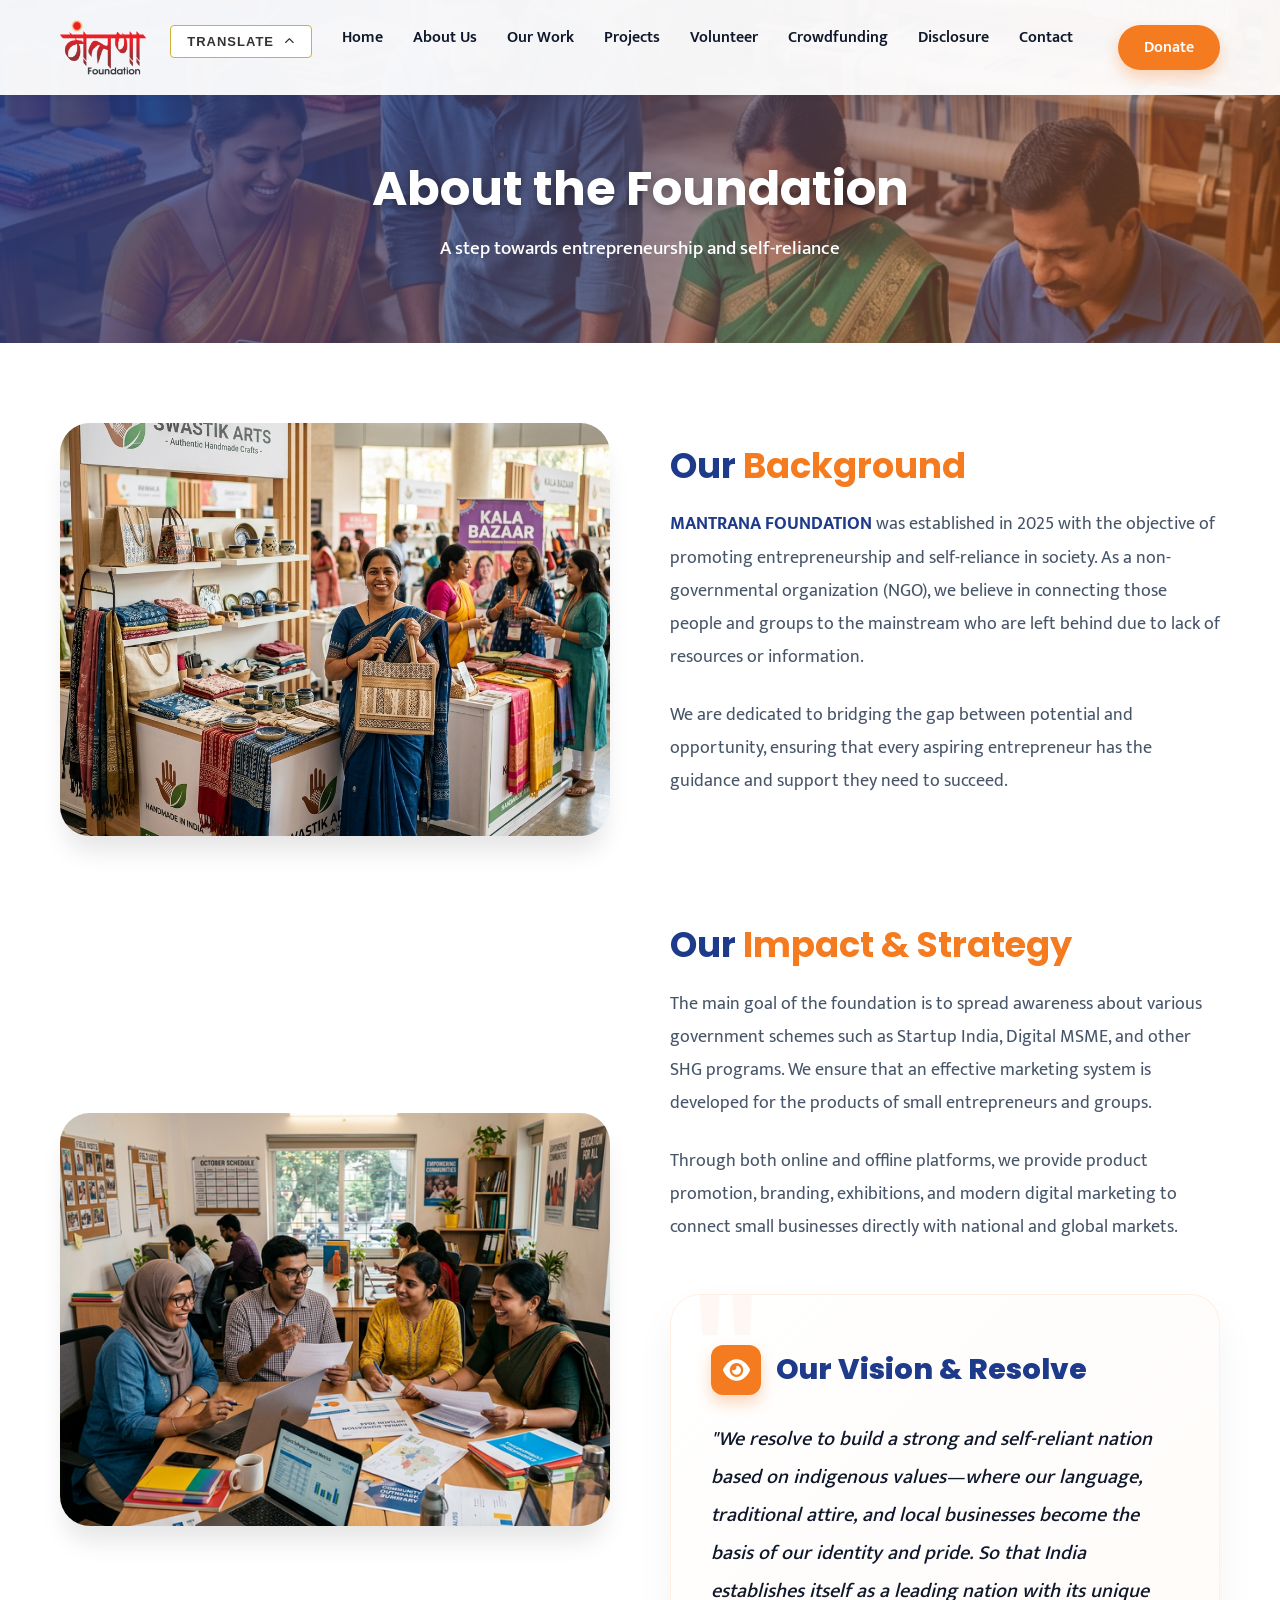
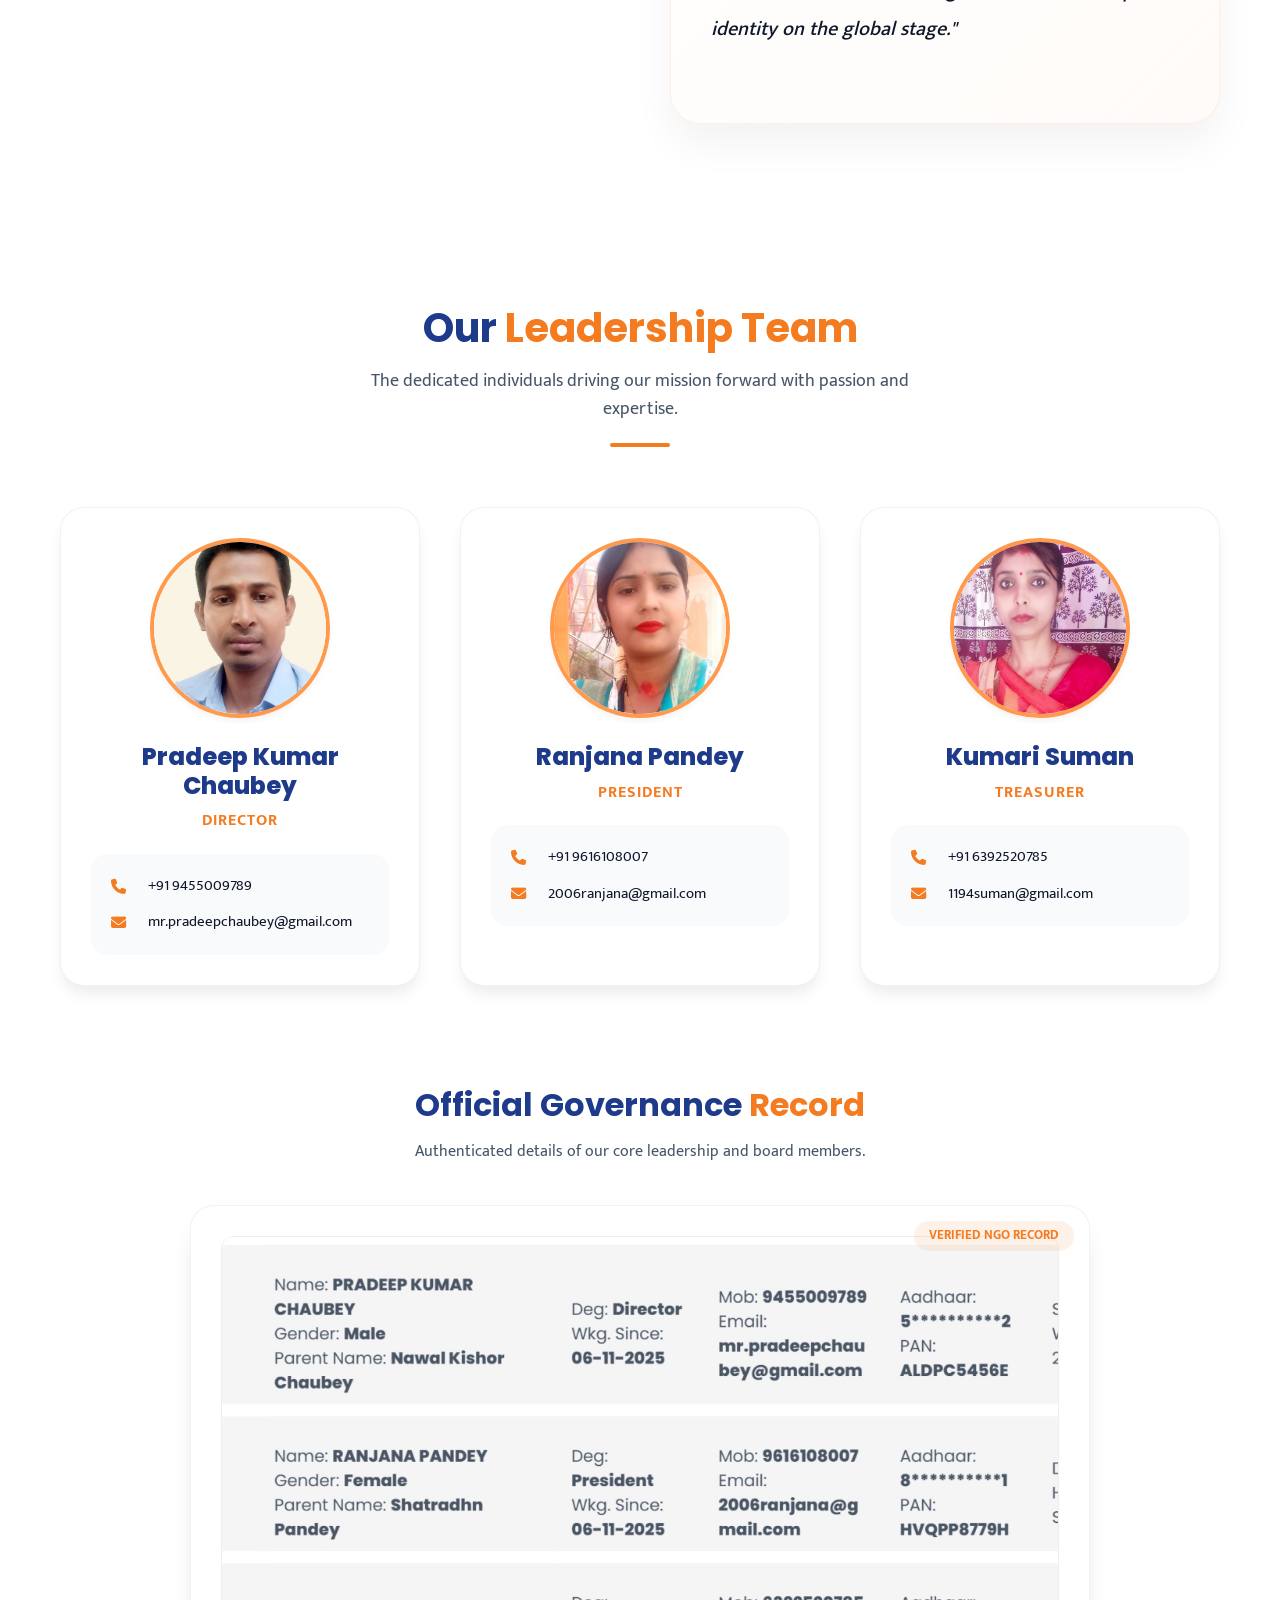
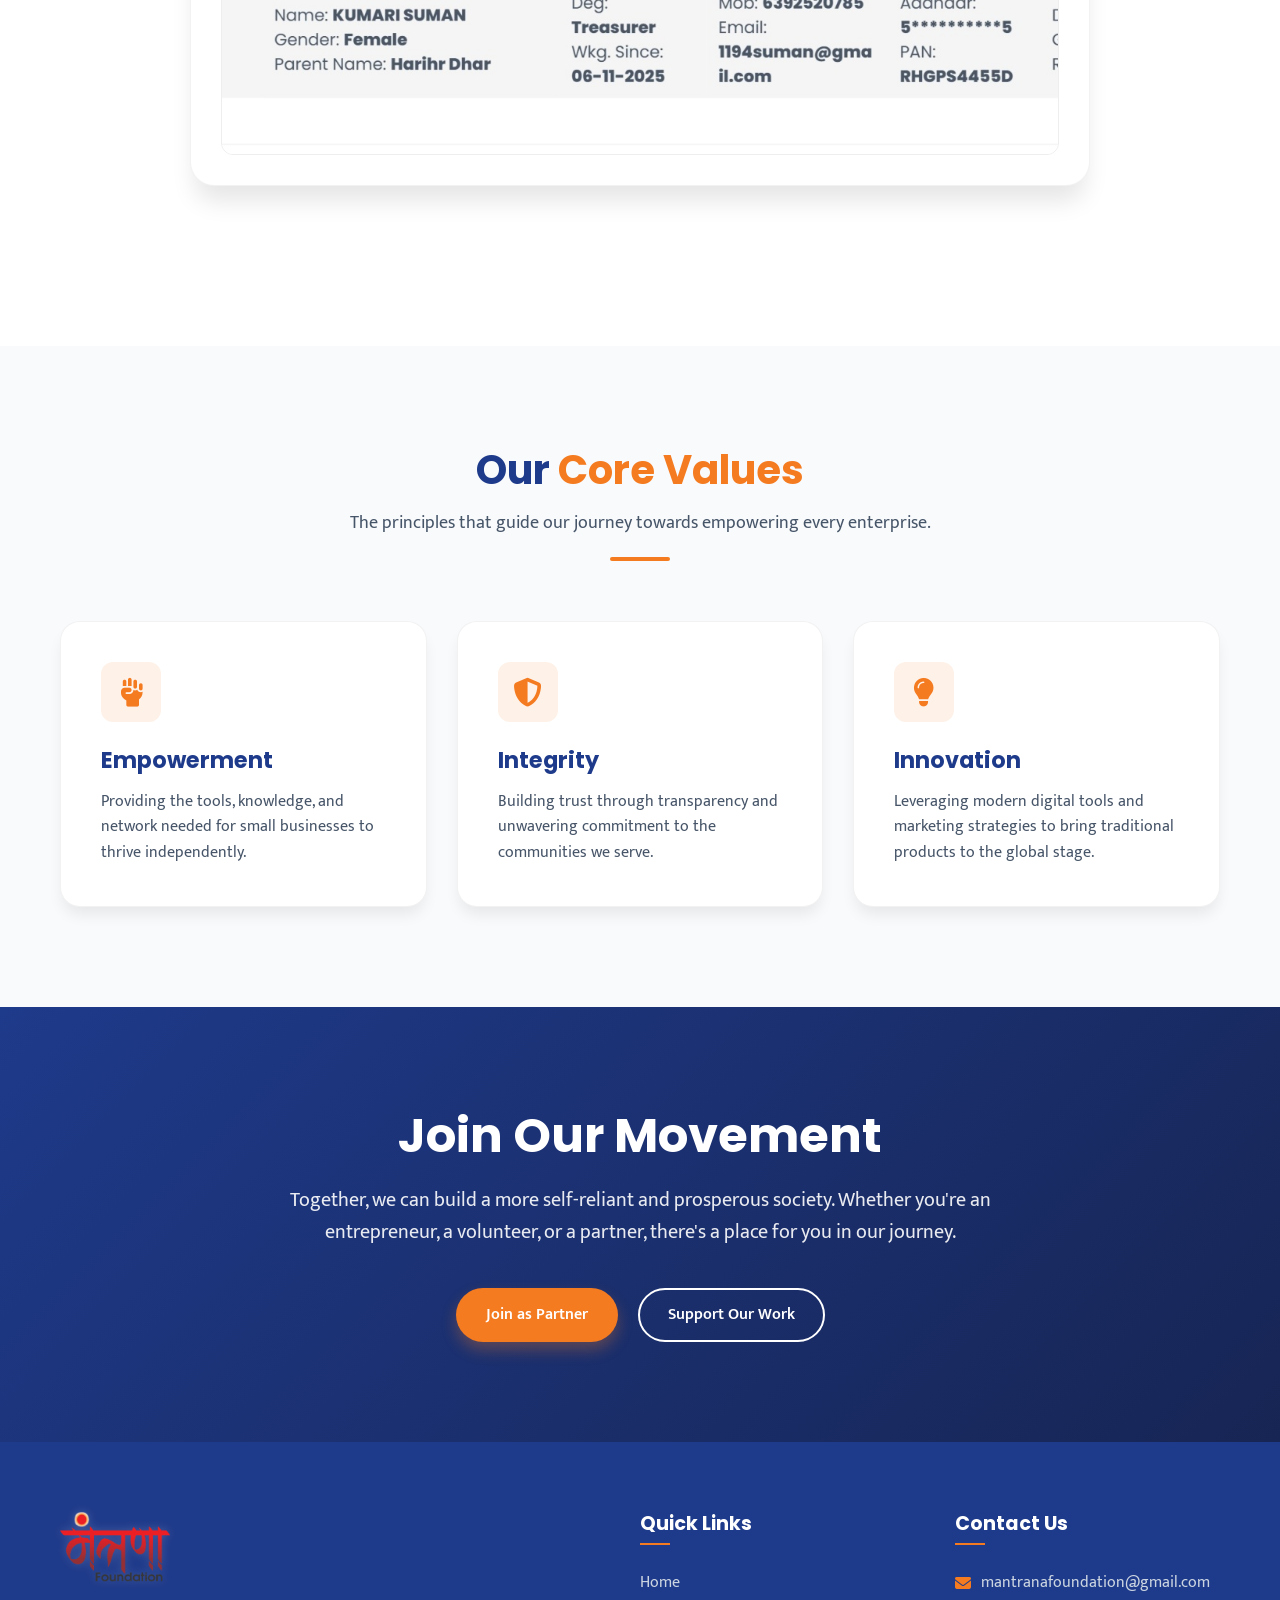
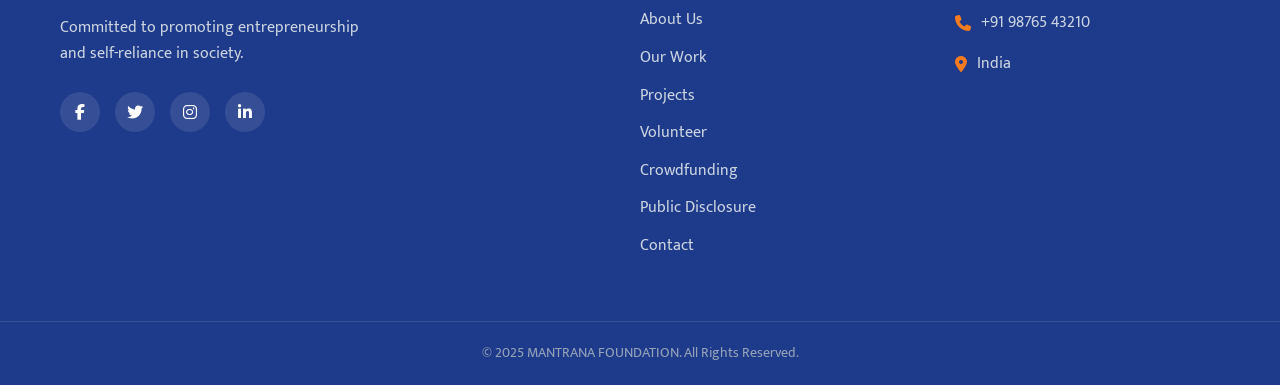
==== commit f9cdc9cd: "update" ====
--- a/about.html
+++ b/about.html
@@ -131,6 +131,7 @@
                 <a href="about.html" class="nav-link active">About Us</a>
                 <a href="services.html" class="nav-link">Our Work</a>
                 <a href="projects.html" class="nav-link">Projects</a>
+                <a href="volunteer.html" class="nav-link">Volunteer</a>
                 <a href="crowdfund.html" class="nav-link">Crowdfunding</a>
                 <a href="disclosure.html" class="nav-link">Disclosure</a>
                 <a href="contact.html" class="nav-link">Contact</a>
@@ -366,6 +367,7 @@
                     <li><a href="about.html">About Us</a></li>
                     <li><a href="services.html">Our Work</a></li>
                     <li><a href="projects.html">Projects</a></li>
+                    <li><a href="volunteer.html">Volunteer</a></li>
                     <li><a href="crowdfund.html">Crowdfunding</a></li>
                     <li><a href="disclosure.html">Public Disclosure</a></li>
                     <li><a href="contact.html">Contact</a></li>
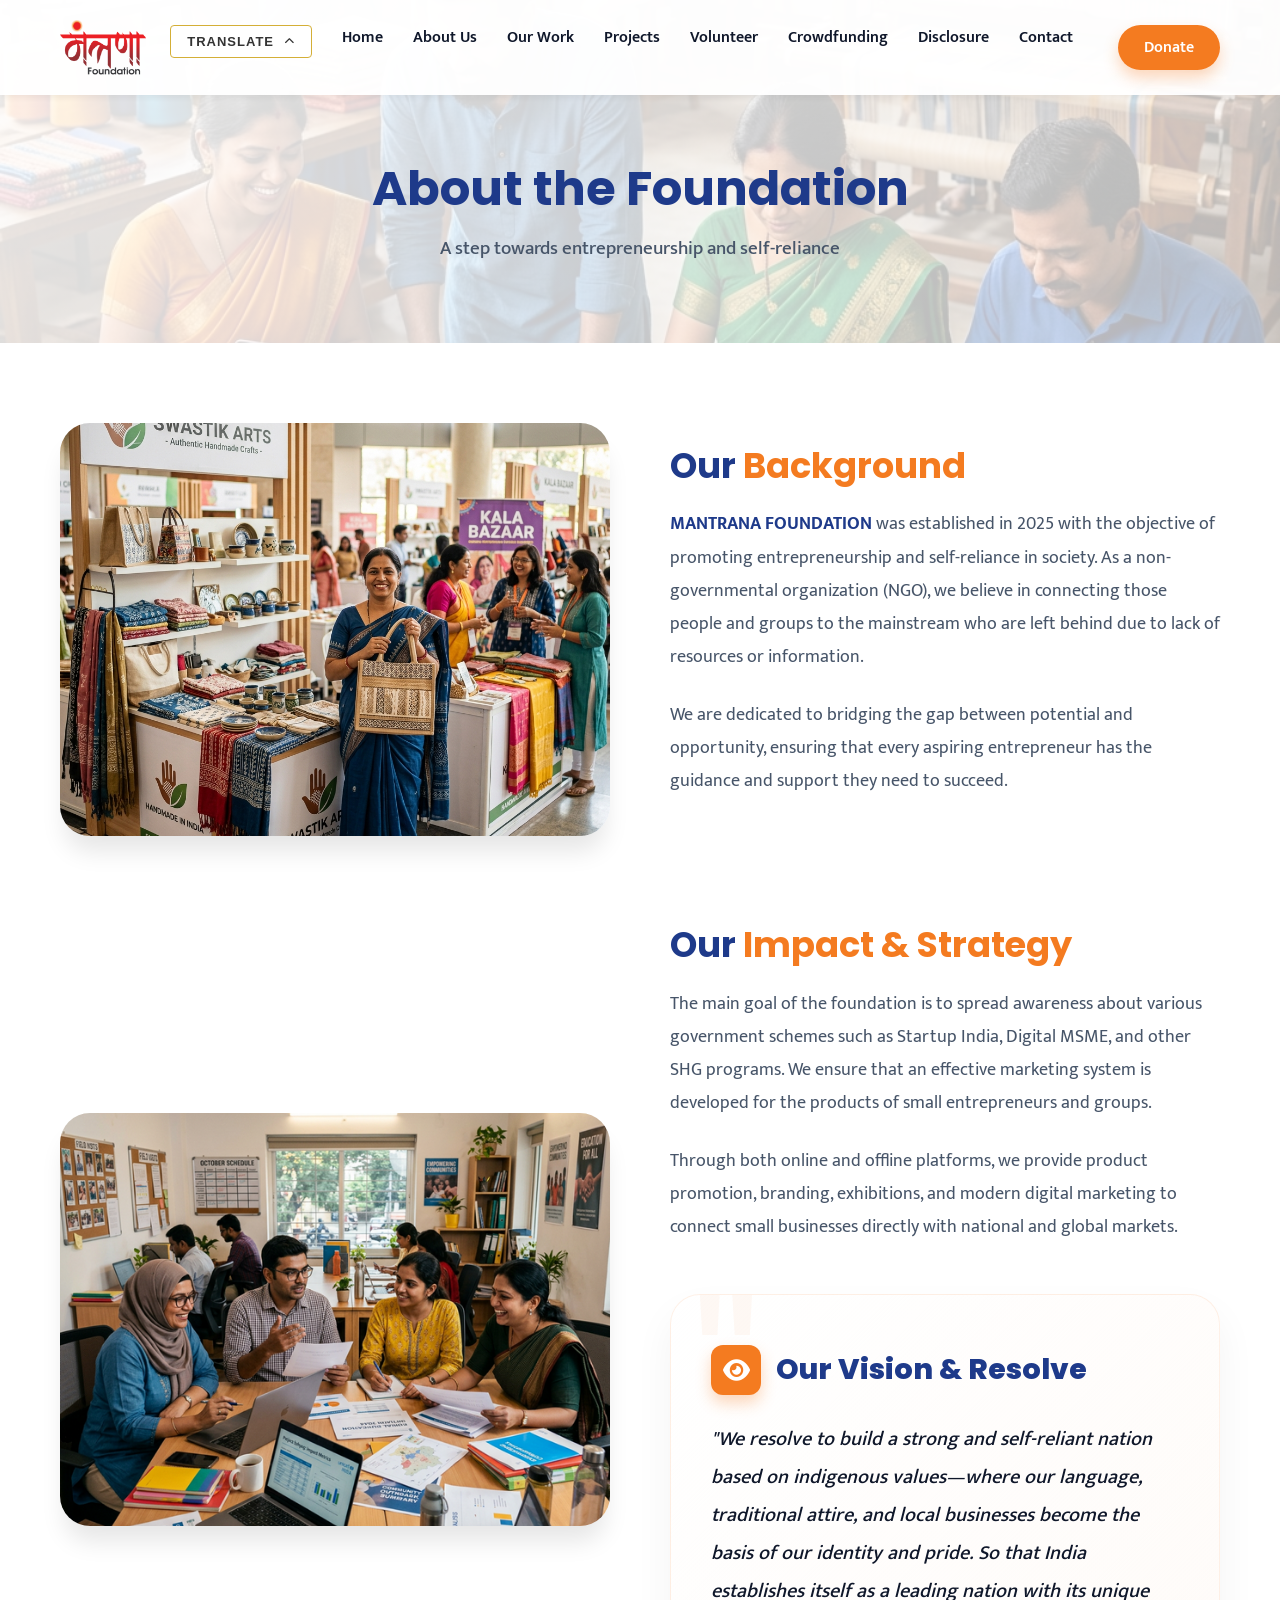
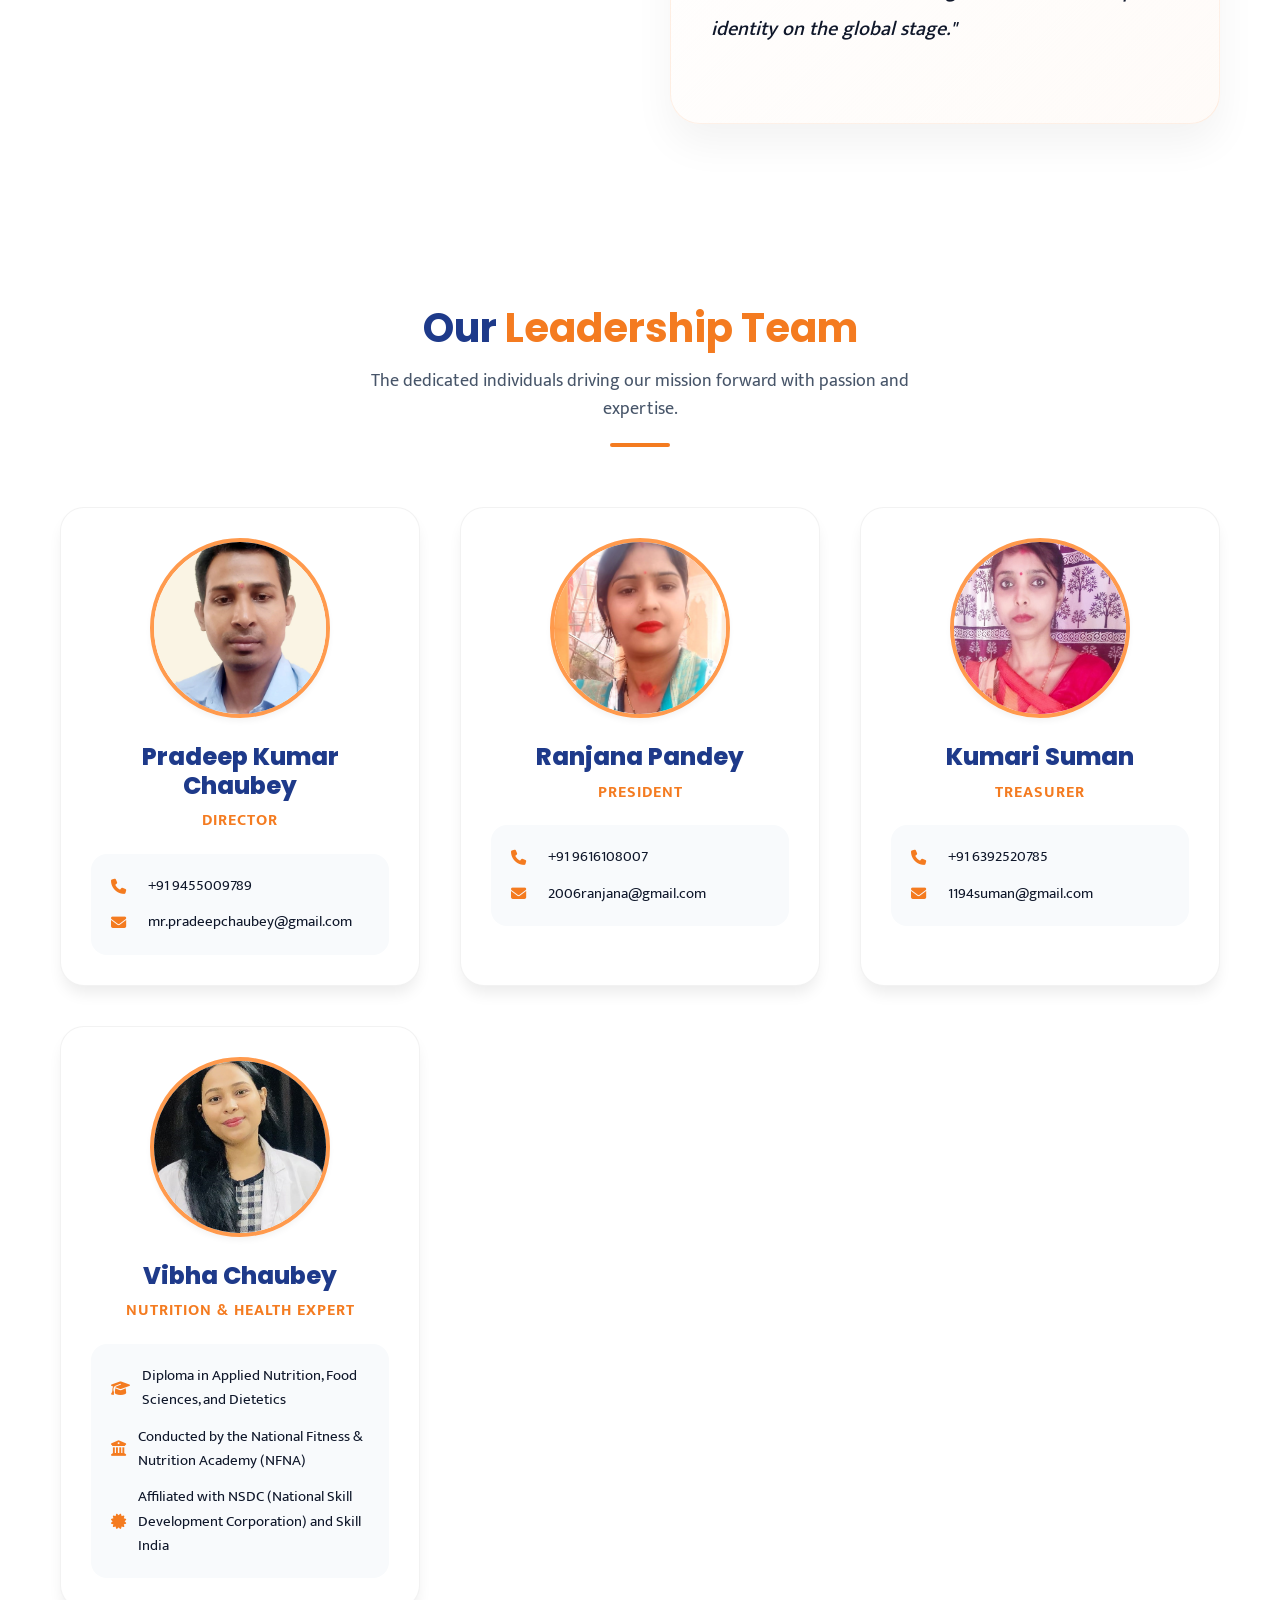
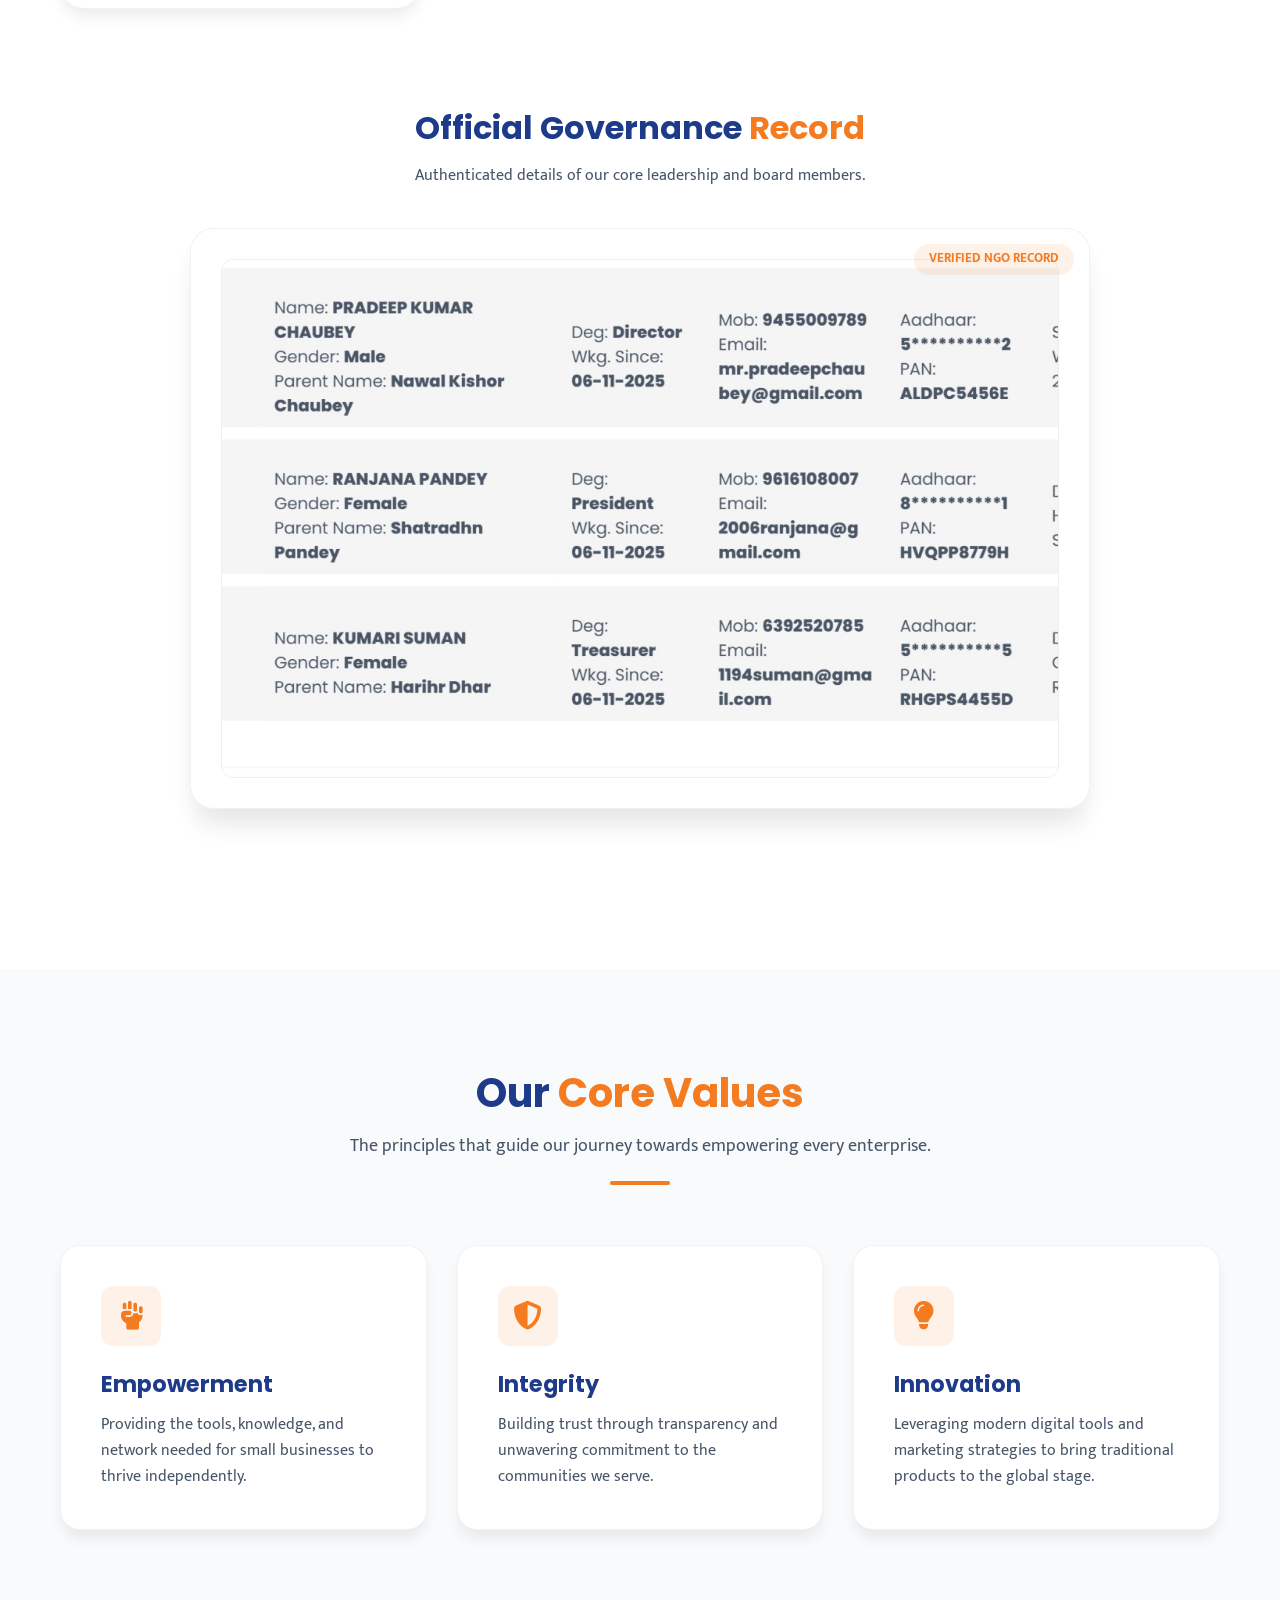
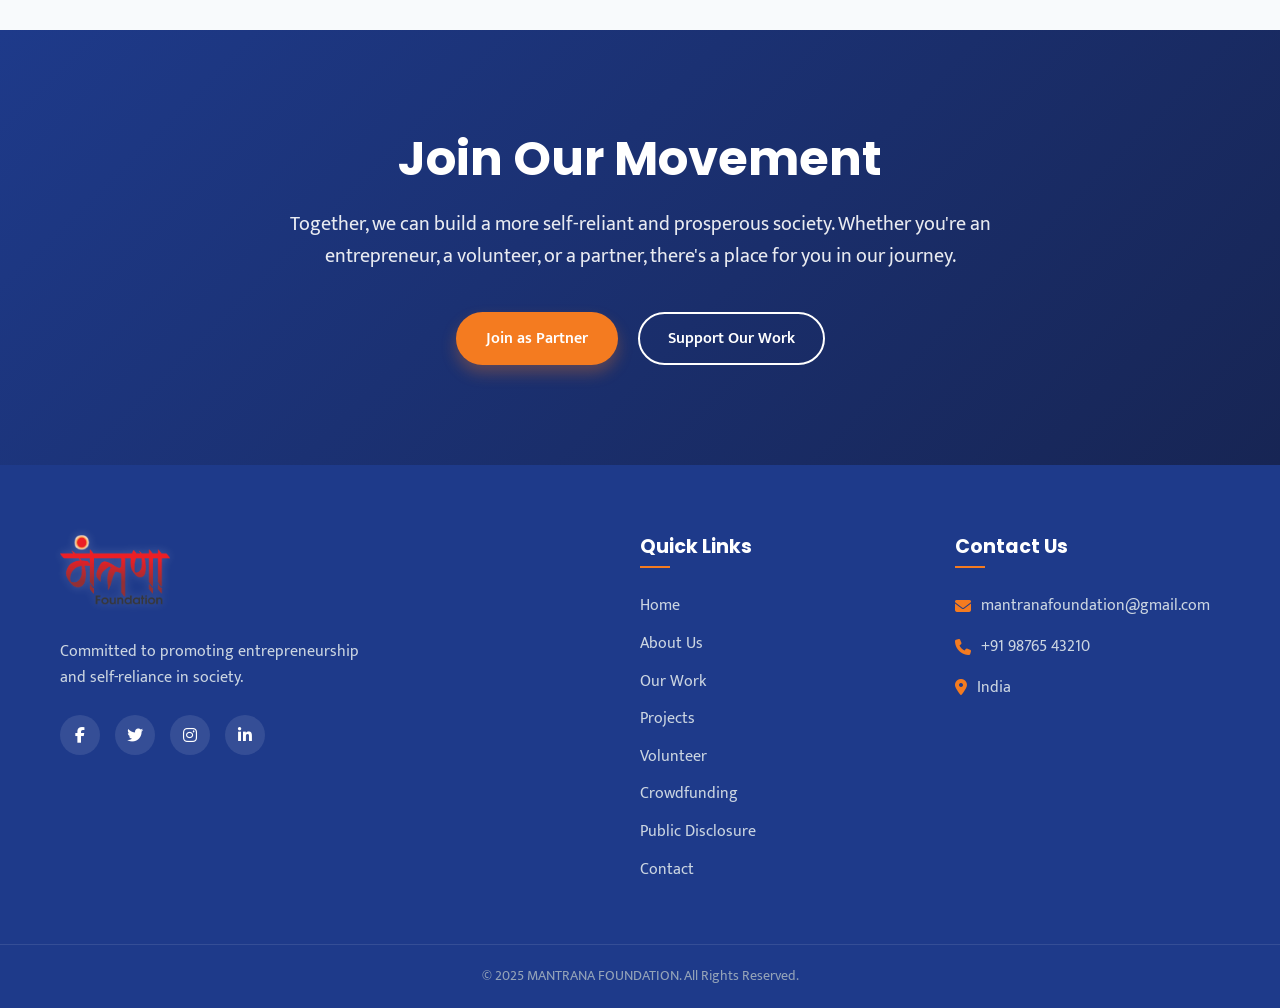
==== commit 2cac6513: "UPDATE" ====
--- a/about.html
+++ b/about.html
@@ -13,20 +13,20 @@
     <style>
         .page-header {
             padding: 160px 0 80px;
-            background: linear-gradient(135deg, #1E3A8A, #3B82F6);
-            color: white;
+            background: linear-gradient(135deg, #F8FAFC 0%, #E2E8F0 100%);
+            color: var(--secondary);
             text-align: center;
         }
 
         .page-header h1 {
-            color: white;
+            color: var(--secondary);
             font-size: 3rem;
             margin-bottom: 15px;
         }
 
         .page-header p {
             font-size: 1.2rem;
-            opacity: 0.9;
+            color: var(--text-muted);
         }
 
         .about-section {
@@ -144,11 +144,11 @@
     <header class="page-header"
         style="background: url('assets/about_hero.png') center/cover no-repeat; position: relative;">
         <div
-            style="position: absolute; top: 0; left: 0; width: 100%; height: 100%; background: linear-gradient(135deg, rgba(30, 58, 138, 0.9), rgba(244, 123, 32, 0.4));">
+            style="position: absolute; top: 0; left: 0; width: 100%; height: 100%; background: linear-gradient(135deg, rgba(255, 255, 255, 0.9), rgba(255, 255, 255, 0.7));">
         </div>
         <div class="container" style="position: relative; z-index: 2;">
-            <h1 style="color: white; text-shadow: 0 4px 10px rgba(0,0,0,0.3);">About the Foundation</h1>
-            <p style="color: white; opacity: 1; font-weight: 500;">A step towards entrepreneurship and self-reliance</p>
+            <h1 style="color: var(--secondary);">About the Foundation</h1>
+            <p style="color: var(--text-muted); opacity: 1; font-weight: 500;">A step towards entrepreneurship and self-reliance</p>
         </div>
     </header>
 
@@ -280,6 +280,29 @@
                         <div class="team-info-item">
                             <i class="fas fa-envelope"></i>
                             <span>1194suman@gmail.com</span>
+                        </div>
+                    </div>
+                </div>
+
+                <!-- Member 4: Nutrition & Dietetics Expert -->
+                <div class="team-card">
+                    <div class="team-img-wrapper">
+                        <img src="assets/vibha.jpeg" alt="Vibha Chaubey">
+                    </div>
+                    <h3 class="team-name">Vibha Chaubey</h3>
+                    <span class="team-role">Nutrition & Health Expert</span>
+                    <div class="team-info">
+                        <div class="team-info-item">
+                            <i class="fas fa-graduation-cap"></i>
+                            <span>Diploma in Applied Nutrition, Food Sciences, and Dietetics</span>
+                        </div>
+                        <div class="team-info-item">
+                            <i class="fas fa-university"></i>
+                            <span>Conducted by the National Fitness & Nutrition Academy (NFNA)</span>
+                        </div>
+                        <div class="team-info-item">
+                            <i class="fas fa-certificate"></i>
+                            <span>Affiliated with NSDC (National Skill Development Corporation) and Skill India</span>
                         </div>
                     </div>
                 </div>
--- a/styles.css
+++ b/styles.css
@@ -772,7 +772,7 @@
 .page-hero {
     position: relative;
     padding: 160px 0 80px;
-    background: linear-gradient(135deg, #0F172A 0%, #1E3A8A 60%, #3B82F6 100%);
+    background: linear-gradient(135deg, #F8FAFC 0%, #E2E8F0 100%);
     overflow: hidden;
     text-align: center;
 }
@@ -781,7 +781,7 @@
     position: absolute;
     border-radius: 50%;
     filter: blur(80px);
-    opacity: 0.3;
+    opacity: 0.15;
 }
 
 .page-hero .shape-1 {
@@ -806,14 +806,14 @@
 }
 
 .page-hero .badge {
-    background: rgba(244, 123, 32, 0.2);
-    color: var(--primary-light);
-    border-color: rgba(244, 123, 32, 0.3);
+    background: rgba(30, 58, 138, 0.1);
+    color: var(--secondary);
+    border-color: rgba(30, 58, 138, 0.2);
 }
 
 .page-hero-title {
     font-size: 3rem;
-    color: var(--white);
+    color: var(--secondary);
     margin-bottom: 20px;
 }
 
@@ -823,7 +823,7 @@
 
 .page-hero-subtitle {
     font-size: 1.15rem;
-    color: #CBD5E1;
+    color: var(--text-muted);
     max-width: 650px;
     margin: 0 auto;
 }
